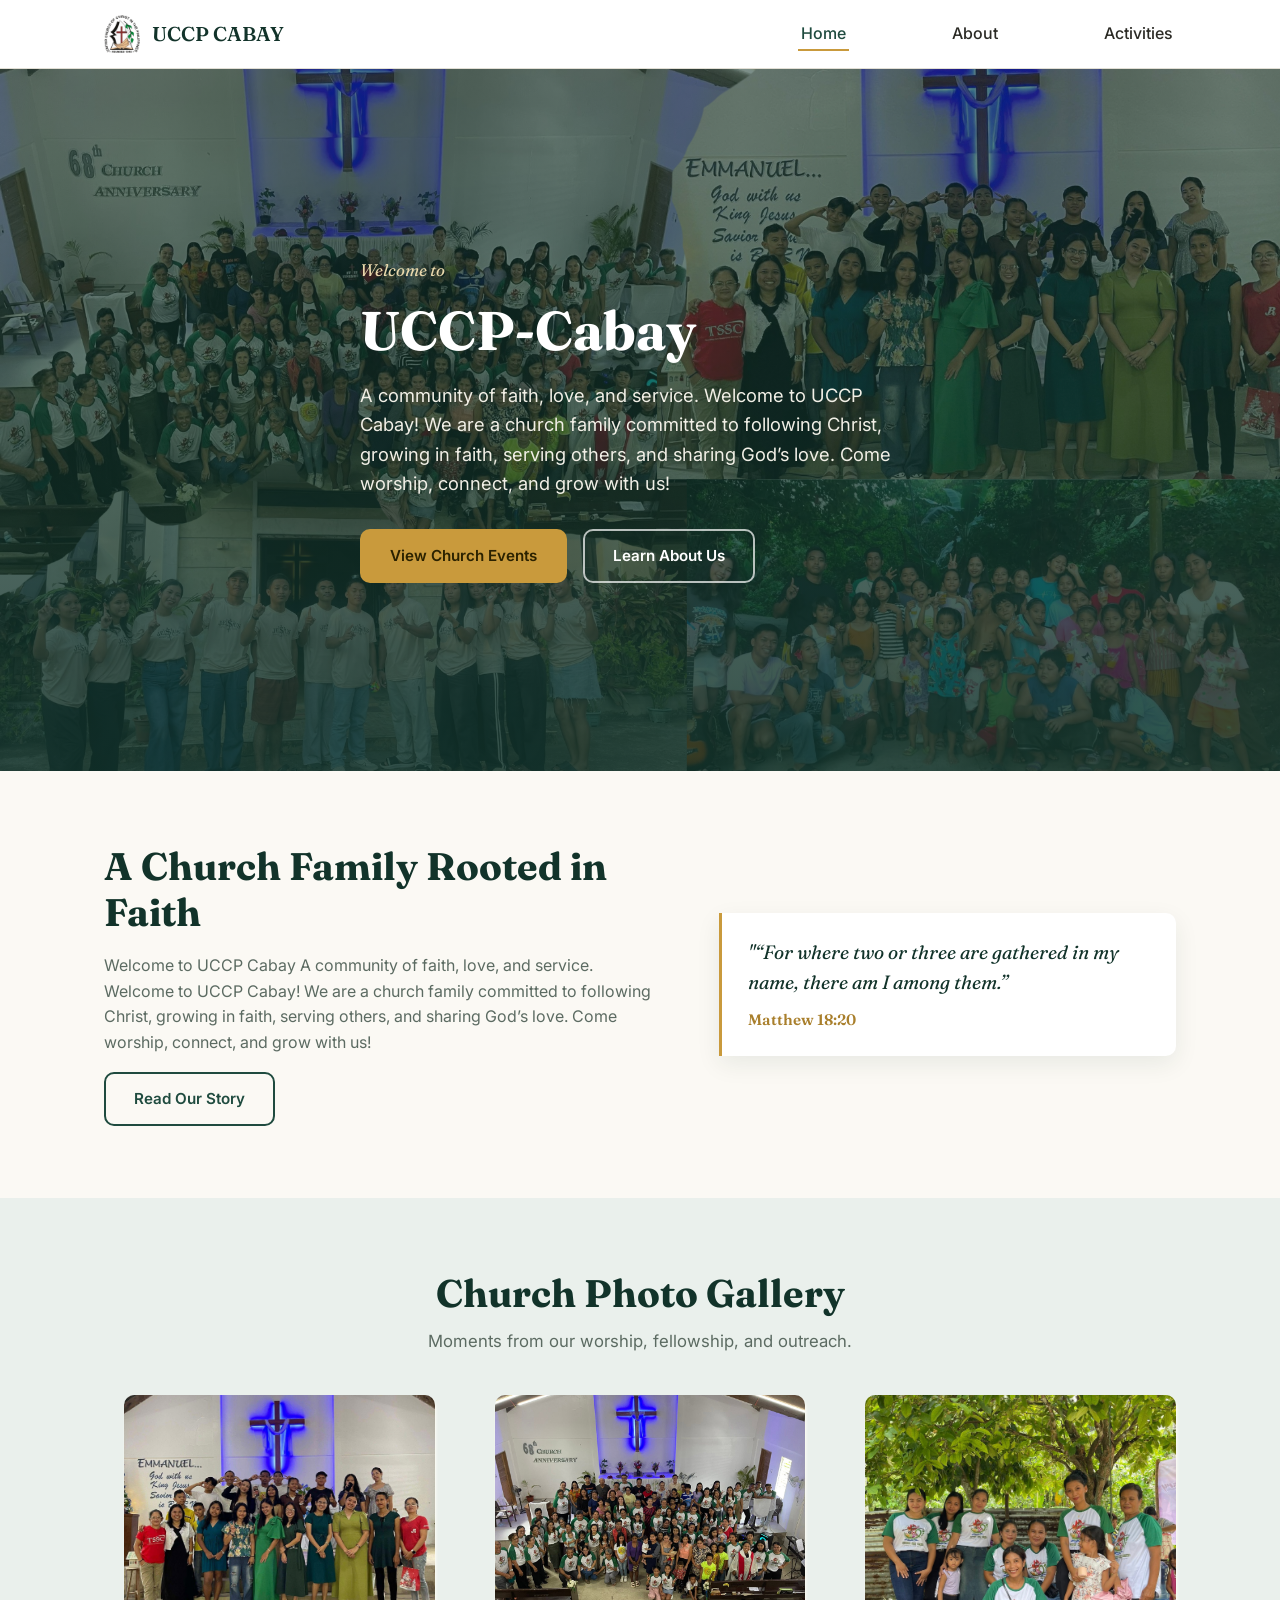
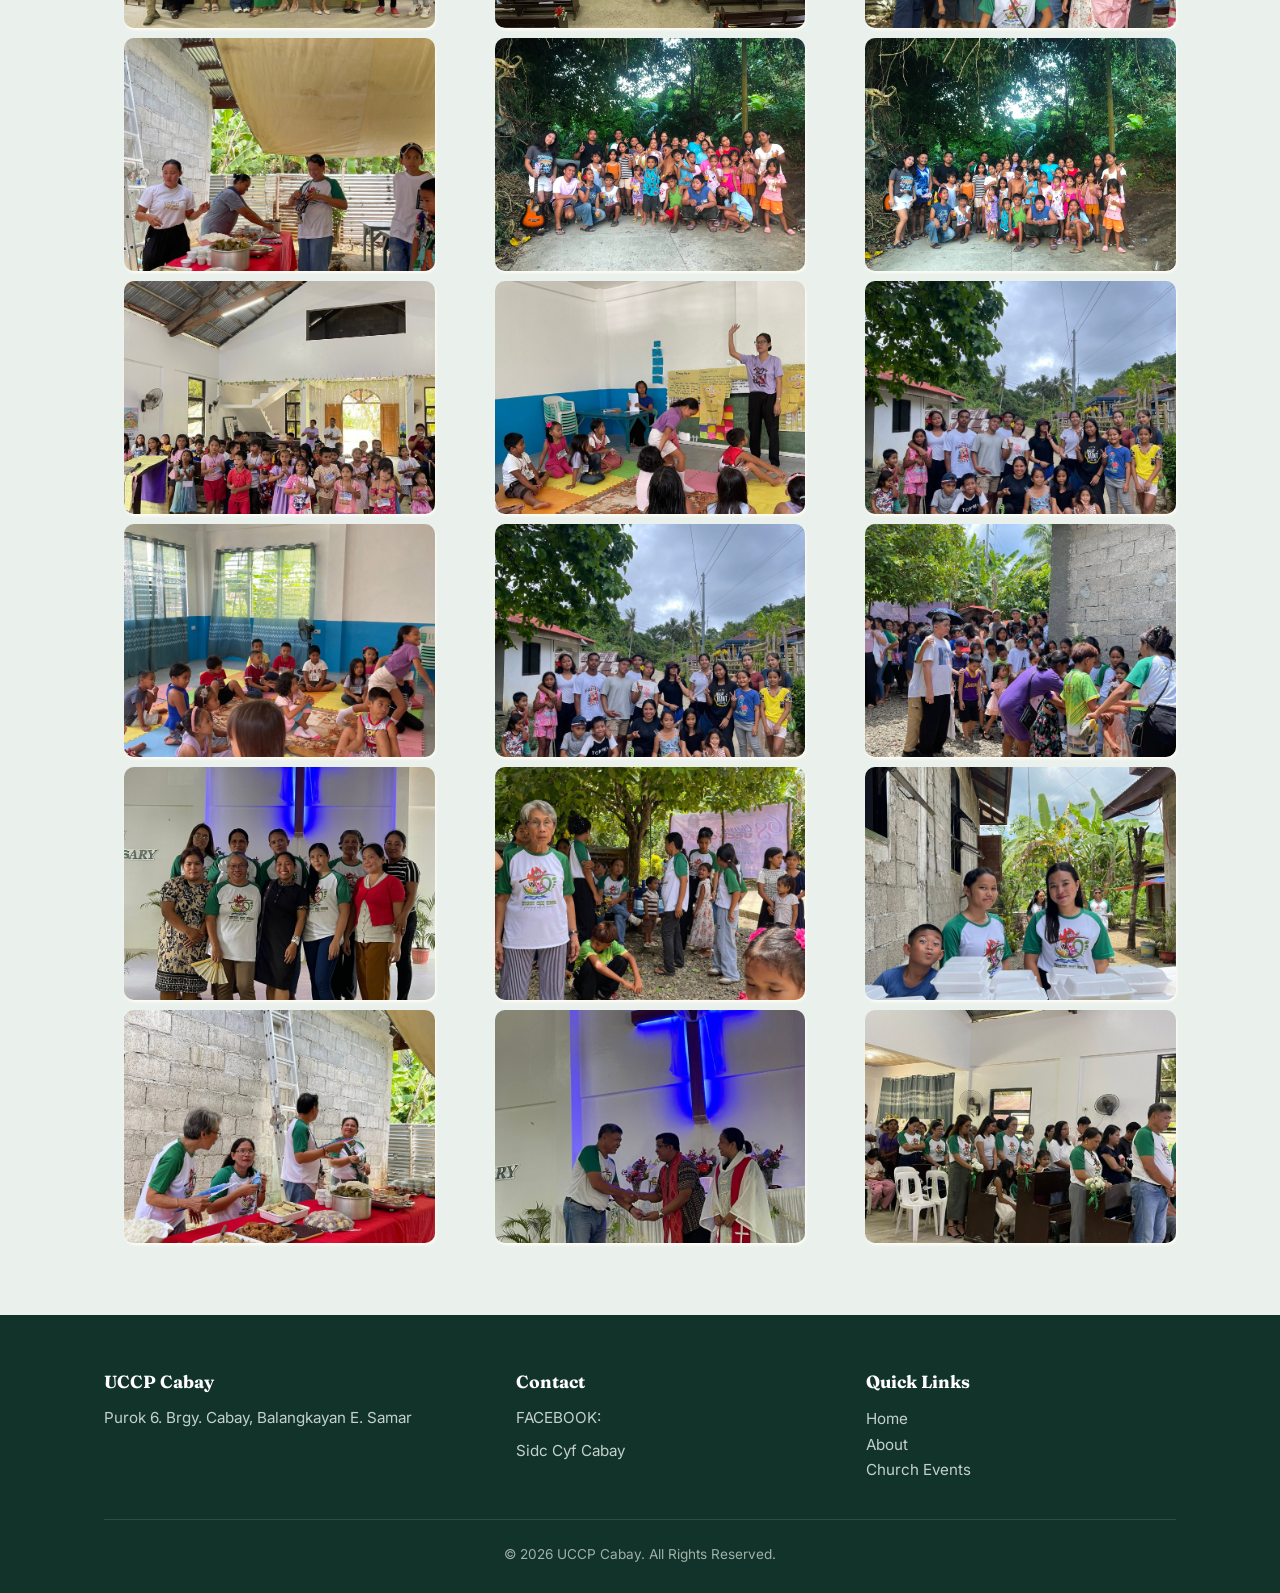
==== index.html @ 6a4e6327 "Update index.html" ====
<!DOCTYPE html>
<html lang="en">
<head>
  <meta charset="UTF-8">
  <meta name="viewport" content="width=device-width, initial-scale=1.0">
  <title>UCCP Cabay - Home</title>

  <!-- Google Fonts: Fraunces for headings, Inter for body text -->
  <link rel="preconnect" href="https://fonts.googleapis.com">
  <link href="https://fonts.googleapis.com/css2?family=Fraunces:ital,wght@0,500;0,600;1,500&family=Inter:wght@400;500;600;700&display=swap" rel="stylesheet">

  <link rel="stylesheet" href="style.css">
</head>
<body>

  <!-- 
       HEADER / NAVIGATION
       Same header is repeated on every page. To add a menu item,
       copy one <li><a>...</a></li> line inside .nav-links.
   -->
  <header class="site-header">
    <nav class="navbar">
      <a href="index.html" class="nav-brand">
        <span class="nav-emblem"><img src="uccplogo.png" alt=""></span>
        <!-- CHANGE HERE: replace "UCCP Cabay" if the display name should be different -->
      UCCP CABAY
      </a>

      <ul class="nav-links">
        <li><a href="index.html">Home</a></li>
        <li><a href="about.html">About</a></li>
        <li><a href="events.html">Activities</a></li>
      </ul>

      <button class="hamburger" aria-label="Toggle menu">
        <span></span>
        <span></span>
        <span></span>
      </button>
    </nav>
  </header>

  <!-- =========================================================
       HERO SECTION
       Replace hero-image below with your own church cover photo.
       ========================================================= -->
  <section class="hero">
    <!-- Replace this image with your own UCCP Cabay cover photo -->
    <img src="uccpwebprofile.png" alt="UCCP Cabay Church" class="hero-image">

    <div class="container">
      <p class="hero-eyebrow">Welcome to</p>
      <!-- CHANGE HERE: church name -->
      <h1>UCCP-Cabay</h1>
      <!-- CHANGE HERE: short welcome message -->
      <p class="hero-message">        A community of faith, love, and service.
        Welcome to UCCP Cabay! We are a church family committed to following Christ, growing in faith, serving others, and sharing God’s love.
Come worship, connect, and grow with us!</p>

      <div class="hero-actions">
        <a href="events.html" class="btn btn-primary">View Church Events</a>
        <a href="about.html" class="btn btn-outline">Learn About Us</a>
      </div>
    </div>
  </section>

  <!-- =========================================================
       WELCOME / INTRODUCTION SECTION
       ========================================================= -->
  <section>
    <div class="container welcome">
      <div>
        <h2>A Church Family Rooted in Faith</h2>
        <!-- CHANGE HERE: short church introduction (1-2 paragraphs) -->
        <p>Welcome to UCCP Cabay
        A community of faith, love, and service.
        Welcome to UCCP Cabay! We are a church family committed to following Christ, growing in faith, serving others, and sharing God’s love.
        Come worship, connect, and grow with us!
</p>
        <p></p>
        <a href="about.html" class="btn btn-outline-dark">Read Our Story</a>
      </div>

      <div>
        <!-- CHANGE HERE: bible verse and its reference -->
        <blockquote class="bible-verse">
          "“For where two or three are gathered in my name, there am I among them.”

          <cite>Matthew 18:20</cite>
        </blockquote>
      </div>

      
    </div>
  </section>
  <section class="alt-bg">
    <div class="container">
      <div class="section-heading">
        <h2>Church Photo Gallery</h2>
        <p>Moments from our worship, fellowship, and outreach.</p>
      </div>

      <div class="gallery-grid">
        
        <figure class="gallery-item">
          <img src="uccpcabay.jpg" alt="Church gallery photo 1">
        </figure>
        <figure class="gallery-item">
          <img src="anniversary img/curchanniversary1.jpg" alt="Church gallery photo 2">
        </figure>
        <figure class="gallery-item">
          <img src="anniversary img/curchanniversary5.jpg" alt="Church gallery photo 3">
        </figure>
        
        <figure class="gallery-item">
          <img src="anniversary img/curchanniversary3.jpg" alt="Church gallery photo 1">
        </figure>
        <figure class="gallery-item">
          <img src="youthactivity img/youth1.jpg" alt="Church gallery photo 2">
        </figure>
        <figure class="gallery-item">
          <img src="youthactivity img/youth2.jpg" alt="Church gallery photo 3">
        </figure>
        <figure class="gallery-item">
          <img src="vcs img/VCS10.jpg" alt="Church gallery photo 2">
        </figure>
        <figure class="gallery-item">
          <img src="vcs img/VCS19.jpg" alt="Church gallery photo 3">
        </figure>
        <figure class="gallery-item">
          <img src="vcs img/VCS1.jpg" alt="Church gallery photo 1">
        </figure>
        <figure class="gallery-item">
          <img src="vcs img/VCS20.jpg" alt="Church gallery photo 2">
        </figure>
        <figure class="gallery-item">
          <img src="vcs img/VCS1.jpg" alt="Church gallery photo 3">
        </figure>
        
        <figure class="gallery-item">
          <img src="anniversary img/curchanniversary10.jpg" alt="Church gallery photo 1">
        </figure>
        <figure class="gallery-item">
          <img src="anniversary img/curchanniversary2.jpg" alt="Church gallery photo 2">
        </figure>
        <figure class="gallery-item">
          <img src="anniversary img/curchanniversary6.jpg" alt="Church gallery photo 3">
        </figure>
        <figure class="gallery-item">
          <img src="anniversary img/curchanniversary8.jpg" alt="Church gallery photo 2">
        </figure>
        <figure class="gallery-item">
          <img src="anniversary img/curchanniversary11.jpg" alt="Church gallery photo 3">
        </figure>
        <figure class="gallery-item">
          <img src="anniversary img/curchanniversary13.jpg" alt="Church gallery photo 3">
        </figure>
        <figure class="gallery-item">
          <img src="anniversary img/curchanniversary14.jpg" alt="Church gallery photo 3">
        </figure>
      </div>
    </div>
  </section> 

  
  <div class="lightbox">
    <button class="lightbox-close" aria-label="Close image">&times;</button>
    <img src="" alt="" class="lightbox-img">
  </div>


      <!--FOOTER-->
      
  <footer class="site-footer">
    <div class="container">
      <div class="footer-grid">
        <div>
          <h4>UCCP Cabay</h4>
          
          <p>Purok 6. Brgy. Cabay, Balangkayan E. Samar</p>
        </div>
        <div>
          <h4>Contact</h4>
          
          <p>FACEBOOK:</p>
        
          <a href="https://www.facebook.com/profile.php?id=61563159086201" title="Visit Us on facebook">Sidc Cyf Cabay</a>
        </div>
        <div>
          <h4>Quick Links</h4>
          <a href="index.html">Home</a><br>
          <a href="about.html">About</a><br>
          <a href="events.html">Church Events</a>
        </div>
      </div>
      <div class="footer-bottom">
        &copy; 2026 UCCP Cabay. All Rights Reserved.
      </div>
    </div>
  </footer>

  <button class="back-to-top" aria-label="Back to top">&uarr;</button>

  <script src="scriptuccp.js"></script>
</body>
</html>
---- style.css ----
/* ---------- 8. Gallery ---------- */

.gallery-grid {
  display: grid;
  grid-template-columns: repeat(auto-fit, minmax(220px, 1fr));
  gap: 10px 60px;
  padding-left: 20px;
  
}

.gallery-item {
  position: relative;
  overflow: hidden;
  border-radius: var(--radius);
  cursor: pointer;
  aspect-ratio: 4 / 3;
   box-shadow: 1px 2px 3px rgb(255, 253, 245);
}

.gallery-item img {
  width: 100%;
  height: 100%;
  object-fit: cover;
  display: block;
  transition: transform 0.35s ease;
}

.gallery-item:hover img {
  transform: scale(1.06);
}

/* Gallery dark overlay */
.gallery-overlay {
  position: absolute;
  inset: 0;
  z-index: 2;
  background: rgba(0, 0, 0, 0.55);

  display: flex;
  flex-direction: column;
  justify-content: center;
  align-items: center;

  color: white;
  text-align: center;

  opacity: 0;
  visibility: hidden;
  transition: opacity 0.3s ease, visibility 0.3s ease;
}

/* Show overlay when hovering */
.gallery-item:hover .gallery-overlay {
  opacity: 1;
  visibility: visible;
}

/* Gallery title */
.gallery-overlay h3 {
  margin: 0 0 8px;
  padding: 0;
  font-size: 20px;
  color: white;
  z-index: 3;
}

/* Gallery description */
.gallery-overlay p {
  margin: 0;
  padding: 0 15px;
  font-size: 14px;
  color: white;
  z-index: 3;
}

/* Optional hover effect */
.gallery-item::after {
  content: none;
}


/* ---------- Lightbox ---------- */

.lightbox {
  display: none;
  position: fixed;
  inset: 0;
  background: rgba(18, 20, 18, 0.9);
  z-index: 200;
  align-items: center;
  justify-content: center;
  padding: 5px;
}

.lightbox.is-open {
  display: flex;
}

.lightbox img {
  max-width: 90vw;
  max-height: 85vh;
  border-radius: 6px;
}

.lightbox-close {
  position: absolute;
  top: 24px;
  right: 28px;
  background: none;
  border: none;
  color: #fff;
  font-size: 2rem;
  line-height: 1;
  cursor: pointer;
}


/* =========================================
   LIGHTBOX
   ========================================= */

.lightbox {
  display: none;

  position: fixed;
  z-index: 9999;

  inset: 0;

  background: rgba(0, 0, 0, 0.92);

  align-items: center;
  justify-content: center;
}

/* Show lightbox */

.lightbox.active {
  display: flex;
}


/* Main Image */

.lightbox-content {
  max-width: 85%;
  max-height: 90%;
  text-align: center;
}

.lightbox-content img {
  max-width: 100%;
  max-height: 80vh;

  object-fit: contain;

  border-radius: 8px;
}


/* Photo Counter */

.photo-counter {
  color: white;
  margin-top: 12px;
  font-size: 16px;
}


/* Close Button */

.close-btn {
  position: absolute;

  top: 20px;
  right: 30px;

  background: none;
  border: none;

  color: white;

  font-size: 45px;

  cursor: pointer;

  z-index: 10000;
}


/* Previous / Next */

.prev-btn,
.next-btn {
  position: absolute;

  top: 50%;
  transform: translateY(-50%);

  background: rgba(255, 255, 255, 0.15);

  border: none;

  color: white;

  font-size: 35px;

  width: 55px;
  height: 55px;

  border-radius: 50%;

  cursor: pointer;

  transition: background 0.3s;
}

.prev-btn:hover,
.next-btn:hover {
  background: rgba(255, 255, 255, 0.3);
}

.prev-btn {
  left: 25px;
}

.next-btn {
  right: 25px;
}


/* =========================================
   MOBILE
   ========================================= */

@media (max-width: 768px) {

  .gallery-grid {
    grid-template-columns: 1fr;
  }

  .gallery-item {
    height: 220px;
  }

  .lightbox-content {
    max-width: 90%;
  }

  .prev-btn,
  .next-btn {
    width: 45px;
    height: 45px;
    font-size: 25px;
  }

  .prev-btn {
    left: 10px;
  }

  .next-btn {
    right: 10px;
  }

}























/* =========================================================
   UCCP CABAY WEBSITE STYLES This one file styles all three pages: index.html, about.html, events.html
   Sections are labeled below so you can find things quickly.
   ========================================================= */

/* ---------- 1. Design tokens (colors, fonts, spacing) ---------- */

:root {
  --color-bg: #fbf9f4;
  --color-surface: #ffffff;
  --color-primary: #1f4b3f;       /* deep pine green - main brand color */
  --color-primary-dark: #12332a;  /* darker green for hover states */
  --color-primary-light: #eaf0ec; /* pale green for section backgrounds */
  --color-accent: #c99a3c;        /* warm gold - candlelight accent */
  --color-accent-dark: #a97f2c;
  --color-text: #2b2a25;
  --color-text-muted: #5c6b62;
  --color-border: #e1ded4;

  --font-display: "Fraunces", Georgia, serif;
  --font-body: "Inter", -apple-system, Segoe UI, Roboto, sans-serif;

  --max-width: 1120px;
  --radius: 10px;
  --shadow: 0 8px 24px rgba(18, 51, 42, 0.08);
}

/* ---------- 2. Reset & base ---------- */
* {
  box-sizing: border-box;
  margin: 0;
  padding: 0;
}

html {
  scroll-behavior: smooth;
}

body {
  font-family: var(--font-body);
  color: var(--color-text);
  background: var(--color-bg);
  line-height: 1.6;
}

img {
  max-width: 100%;
  display: block;
}

a {
  color: inherit;
  text-decoration: none;
}

ul {
  list-style: none;
}

h1, h2, h3, h4 {
  font-family: var(--font-display);
  line-height: 1.2;
  color: var(--color-primary-dark);
}

.container {
  max-width: var(--max-width);
  margin: 0 auto;
  padding: 0 24px;
}

section {
  padding: 72px 0;
}

.section-heading {
  text-align: center;
  max-width: 640px;
  margin: 0 auto 40px;
}

.section-heading h2 {
  font-size: clamp(1.8rem, 3vw, 2.4rem);
  margin-bottom: 12px;
}

.section-heading p {
  color: var(--color-text-muted);
  font-size: 1.05rem;
}

.alt-bg {
  background: var(--color-primary-light);
}

/* Reusable buttons */
.btn {
  display: inline-block;
  padding: 13px 28px;
  border-radius: var(--radius);
  font-weight: 600;
  font-size: 0.95rem;
  cursor: pointer;
  border: 2px solid transparent;
  transition: transform 0.15s ease, background 0.2s ease, color 0.2s ease;
}

.btn-primary {
  background: var(--color-accent);
  color: #2b2200;
}

.btn-primary:hover {
  background: var(--color-accent-dark);
  transform: translateY(-2px);
}

.btn-outline {
  background: transparent;
  border-color: rgba(255, 255, 255, 0.7);
  color: #fff;
}

.btn-outline:hover {
  background: rgba(255, 255, 255, 0.15);
}

.btn-outline-dark {
  background: transparent;
  border-color: var(--color-primary);
  color: var(--color-primary);
}

.btn-outline-dark:hover {
  background: var(--color-primary);
  color: #fff;
}

/* Keyboard focus visibility (accessibility) */
a:focus-visible,
button:focus-visible {
  outline: 3px solid var(--color-accent);
  outline-offset: 2px;
}

/* ---------- 3. Header & navigation ---------- */
.site-header {
  position: sticky;
  top: 0;
  z-index: 100;
  background: var(--color-surface);
  border-bottom: 1px solid var(--color-border);
}

.navbar {
  max-width: var(--max-width);
  margin: 0 auto;
  padding: 16px 24px;
  display: flex;
  align-items: center;
  justify-content: space-between;
}

.nav-brand {
  display: flex;
  align-items: center;
  gap: 12px;
  font-family: var(--font-display);
  font-size: 1.25rem;
  font-weight: 600;
  color: var(--color-primary-dark);
}

/* Small circular emblem placeholder next to the church name.
   Replace with a real logo image if you have one, e.g.:
   <img src="images/logo.png" alt="UCCP Cabay logo" class="nav-logo"> */
.nav-emblem {
  width: 36px;
  height: 36px;
  border-radius: 50%;
  background: var(--color-primary);
  color: #fff;
  display: flex;
  align-items: center;
  justify-content: center;
  font-size: 0.85rem;
  font-weight: 700;
  flex-shrink: 0;
}

.nav-links {
  display: flex;
  align-items: center;
  gap: 100px;
}

.nav-links a {
  font-weight: 500;
  color: var(--color-text);
  padding: 6px 3px;
  border-bottom: 2px solid transparent;
  transition: color 0.2s ease, border-color 0.2s ease;
}

.nav-links a:hover,
.nav-links a.active {
  color: var(--color-primary);
  border-bottom-color: var(--color-accent);
}

/* Hamburger button - hidden on desktop, shown on mobile */
.hamburger {
  display: none;
  flex-direction: column;
  gap: 5px;
  background: none;
  border: none;
  cursor: pointer;
  padding: 6px;
}

.hamburger span {
  width: 24px;
  height: 2px;
  background: var(--color-primary-dark);
  transition: transform 0.25s ease, opacity 0.25s ease;
}

/* Hamburger animates into an X when the menu is open */
.hamburger.is-open span:nth-child(1) {
  transform: translateY(7px) rotate(45deg);
}
.hamburger.is-open span:nth-child(2) {
  opacity: 0;
}
.hamburger.is-open span:nth-child(3) {
  transform: translateY(-7px) rotate(-45deg);
}

/* ---------- 4. Hero section (homepage) ---------- */
.hero {
  position: relative;
  color: #fff;
  min-height: 78vh;
  display: flex;
  align-items: center;
  overflow: hidden;
}

/* Replace this background image with your own church cover photo.
   See images/PUT-YOUR-IMAGES-HERE.txt for the expected file name. */
.hero-image {
  position: absolute;
  inset: 0;
  width: 100%;
  height: 100%;
  object-fit: cover;
  z-index: 0;
}

.hero::after {
  content: "";
  position: absolute;
  inset: 0;
  background: linear-gradient(180deg, rgba(18, 51, 42, 0.55), rgba(18, 51, 42, 0.85));
  z-index: 1;
}

.hero .container {
  position: relative;
  z-index: 2;
  max-width: 720px;
}

.hero-eyebrow {
  font-family: var(--font-display);
  font-style: italic;
  font-size: 1.05rem;
  color: #e9d8ac;
  margin-bottom: 14px;
}

.hero h1 {
  color: #fff;
  font-size: clamp(2.2rem, 5vw, 3.4rem);
  margin-bottom: 18px;
}

.hero p.hero-message {
  font-size: 1.15rem;
  color: #f1efe6;
  margin-bottom: 30px;
  max-width: 560px;
}

.hero-actions {
  display: flex;
  gap: 16px;
  flex-wrap: wrap;
}

/* Simple page header used on About & Events pages (no photo, just color) */
.page-header {
  background: var(--color-primary);
  color: #fff;
  padding: 64px 0;
  text-align: center;
}

.page-header h1 {
  color: #fff;
  font-size: clamp(2rem, 4vw, 2.6rem);
  margin-bottom: 10px;
}

.page-header p {
  color: #dce7e0;
  max-width: 600px;
  margin: 0 auto;
}

/* ---------- 5. Welcome / intro section ---------- */
.welcome {
  display: grid;
  grid-template-columns: 1.1fr 0.9fr;
  gap: 56px;
  align-items: center;
}

.welcome h2 {
  font-size: clamp(1.8rem, 3vw, 2.4rem);
  margin-bottom: 18px;
}

.welcome p {
  color: var(--color-text-muted);
  margin-bottom: 16px;
}

.bible-verse {
  border-left: 3px solid var(--color-accent);
  padding-left: 22px;
  font-family: var(--font-display);
  font-style: italic;
  font-size: 1.2rem;
  color: var(--color-primary-dark);
  background: var(--color-surface);
  padding: 24px 26px;
  border-radius: 0 var(--radius) var(--radius) 0;
  box-shadow: var(--shadow);
}

.bible-verse cite {
  display: block;
  margin-top: 10px;
  font-style: normal;
  font-weight: 600;
  font-size: 0.95rem;
  color: var(--color-accent-dark); 
}




/* ---------- 7. Featured event / event cards (shared with events.html) ---------- */
.events-grid {
  display: grid;
  grid-template-columns: repeat(auto-fit, minmax(300px, 1fr));
  gap: 32px;
}

.event-card {
  background: var(--color-surface);
  border: 1px solid var(--color-border);
  border-radius: var(--radius);
  overflow: hidden;
  box-shadow: var(--shadow);
  display: flex;
  flex-direction: column;
}

.event-image {
  width: 100%;
  height: 190px;
  object-fit: cover;
  background: var(--color-primary-light);
}

.event-body {
  padding: 22px 22px 26px;
  display: flex;
  flex-direction: column;
  flex-grow: 1;
}

.event-date {
  font-size: 0.85rem;
  color: var(--color-accent-dark);
  font-weight: 700;
  margin-bottom: 8px;
}

.event-body h3 {
  font-size: 1.2rem;
  margin-bottom: 10px;
}

.event-summary {
  color: var(--color-text-muted);
  flex-grow: 1;
  margin-bottom: 14px;
}

.event-details {
  display: none;
  color: var(--color-text-muted);
  border-top: 1px solid var(--color-border);
  padding-top: 14px;
  margin-bottom: 14px;
}

.event-details.is-open {
  display: block;
}

.event-readmore {
  align-self: flex-start;
  background: none;
  border: none;
  color: var(--color-primary);
  font-weight: 600;
  cursor: pointer;
  padding: 0;
}

.event-readmore:hover {
  color: var(--color-accent-dark);
}

/* ---------- 8. Gallery ---------- _*/
.gallery-grid {
  
  display: grid;
  grid-template-columns: repeat(auto-fit, minmax(220px, 1fr));
  gap: 10px 60px;
  padding-left: 20px;
}

.gallery-item {
  position: relative;
  overflow: hidden;
  border-radius: var(--radius);
  cursor: pointer;
  aspect-ratio: 4 / 3;
}

.gallery-item img {
  width: 100%;
  height: 100%;
  object-fit: cover;
  transition: transform 0.35s ease;
}

.gallery-item:hover img {
  transform: scale(1.06);
}

.gallery-item::after {
  content: "";
  position: absolute;
  inset: 0;
  background: rgba(18, 51, 42, 0);
  transition: background 0.25s ease;
}

.gallery-item:hover::after {
  background: rgba(18, 51, 42, 0.18);
}

Lightbox modal 
.lightbox {
  display: none;
  position: fixed;
  inset: 0;
  background: rgba(18, 20, 18, 0.9);
  z-index: 200;
  align-items: center;
  justify-content: center;
  padding: 24px;
}

.lightbox.is-open {
  display: flex;
}

.lightbox img {
  max-width: 90vw;
  max-height: 85vh;
  border-radius: 6px;
}

.lightbox-close {
  position: absolute;
  top: 24px;
  right: 28px;
  background: none;
  border: none;
  color: #fff;
  font-size: 2rem;
  line-height: 1;
  cursor: pointer;
}

/* ---------- 9. About page: history / mission / vision ---------- */
.mvh-grid {
  display: grid;
  grid-template-columns: repeat(3, 1fr);
  gap: 28px;
}

.mvh-card {
  background: var(--color-surface);
  border: 1px solid var(--color-border);
  border-radius: var(--radius);
  padding: 28px;
  box-shadow: var(--shadow);
}

.mvh-card h3 {
  font-size: 1.15rem;
  color: var(--color-accent-dark);
  margin-bottom: 12px;
}

.mvh-card p {
  color: var(--color-text-muted);
}

/* Church info table */
.info-table {
  width: 100%;
  max-width: 640px;
  margin: 0 auto;
  border-collapse: collapse;
  background: var(--color-surface);
  border-radius: var(--radius);
  overflow: hidden;
  box-shadow: var(--shadow);
}

.info-table tr {
  border-bottom: 1px solid var(--color-border);
}

.info-table tr:last-child {
  border-bottom: none;
}

.info-table th,
.info-table td {
  text-align: left;
  padding: 16px 22px;
  font-weight: 400;
}

.info-table th {
  width: 40%;
  color: var(--color-primary-dark);
  font-weight: 600;
  background: var(--color-primary-light);
}

/* ---------- 10. Footer ---------- */
.site-footer {
  background: var(--color-primary-dark);
  color: #dfe6e1;
  padding: 56px 0 28px;
}

.footer-grid {
  display: grid;
  grid-template-columns: 1.2fr 1fr 1fr;
  gap: 40px;
  margin-bottom: 36px;
}

.footer-grid h4 {
  color: #fff;
  font-size: 1.1rem;
  margin-bottom: 14px;
}

.footer-grid p,
.footer-grid a {
  color: #c3d1ca;
  font-size: 0.95rem;
  margin-bottom: 8px;
}

.footer-grid a:hover {
  color: var(--color-accent);
}

.footer-bottom {
  text-align: center;
  padding-top: 24px;
  border-top: 1px solid rgba(255, 255, 255, 0.12);
  font-size: 0.85rem;
  color: #9fb1a8;
}

/* Back-to-top button */
.back-to-top {
  position: fixed;
  right: 24px;
  bottom: 24px;
  width: 46px;
  height: 46px;
  border-radius: 50%;
  background: var(--color-primary);
  color: #fff;
  border: none;
  font-size: 1.2rem;
  cursor: pointer;
  display: none;
  align-items: center;
  justify-content: center;
  box-shadow: var(--shadow);
  z-index: 90;
}

.back-to-top.is-visible {
  display: flex;
}

.back-to-top:hover {
  background: var(--color-primary-dark);
}

/* ---------- 11. Responsive rules ---------- */
@media (max-width: 900px) {
  .welcome {
    grid-template-columns: 1fr;
  }

  .mvh-grid {
    grid-template-columns: 1fr;
  }

  .footer-grid {
    grid-template-columns: 1fr;
    gap: 28px;
  }
}

@media (max-width: 720px) {
  .hamburger {
    display: flex;
  }

  .nav-links {
    position: absolute;
    top: 100%;
    left: 0;
    right: 0;
    background: var(--color-surface);
    flex-direction: column;
    align-items: flex-start;
    gap: 0;
    border-bottom: 1px solid var(--color-border);
    max-height: 0;
    overflow: hidden;
    transition: max-height 0.3s ease;
  }

  .nav-links.is-open {
    max-height: 260px;
  }

  .nav-links a {
    width: 100%;
    padding: 16px 24px;
    border-bottom: 1px solid var(--color-border);
  }

  section {
    padding: 52px 0;
  }

  .hero {
    min-height: 62vh;
    text-align: left;
  }

  .hero-actions .btn {
    width: 100%;
    text-align: center;
  }

  .info-table th,
  .info-table td {
    padding: 12px 16px;
    font-size: 0.92rem;
  }
}
/* ---------- About page: History "See more / See less" ---------- */
.history-text {
  --history-collapsed: 220px;      /* taas bago pindutin ang "See more" */
  position: relative;
  max-height: var(--history-collapsed);
  overflow: hidden;
  transition: max-height 0.45s ease;
}

.history-text p {
  color: var(--color-text-muted);
  margin-bottom: 16px;
}

/* Fade sa ibaba habang collapsed */
.history-text::after {
  content: "";
  position: absolute;
  left: 0;
  right: 0;
  bottom: 0;
  height: 70px;
  background: linear-gradient(to bottom, rgba(251, 249, 244, 0), var(--color-bg));
  pointer-events: none;
  transition: opacity 0.3s ease;
}

/* Wala nang fade kapag expanded */
.history-text.is-expanded::after {
  opacity: 0;
}

.see-more-btn {
  margin-top: 8px;
  padding: 10px 22px;
  background: transparent;
  color: var(--color-primary);
  border: 2px solid var(--color-primary);
  border-radius: 999px;
  font-family: var(--font-body);
  font-weight: 600;
  font-size: 0.95rem;
  cursor: pointer;
  transition: background 0.2s ease, color 0.2s ease;
}

.see-more-btn:hover {
  background: var(--color-primary);
  color: #fff;
}

.see-more-btn:focus-visible {
  outline: 3px solid var(--color-accent);
  outline-offset: 2px;
}

/* Mas maikli ang collapsed height sa maliliit na phone */
@media (max-width: 720px) {
  .history-text {
    --history-collapsed: 200px;
  }
}

/* Para sa users na ayaw ng animation */
@media (prefers-reduced-motion: reduce) {
  .history-text,
  .history-text::after {
    transition: none;
  }
}


/* Mobile menu */

@media (max-width: 720px) {

  .nav-links li {
    width: 100%;
  }

  .nav-links a {
    display: block;
    width: 100%;
    padding: 20px 22px;
    border-bottom: none;
    transition: background-color 0.3s ease;
    
  }

  .nav-links a:hover {
    /*background-color: rgb(200, 225, 210);*/
    background-color: rgb(220, 240, 228)
  }

  .nav-links.is-open {
    max-height: 420px;
  }

}


/* Mobile menu 
@media (max-width: 720px) {
  .nav-links li {
    width: 100%;
  }

  .nav-links a {
    display: block;
    width: 100%;
    padding: 20px 22px;           /* mas malaking tap area 
    border-bottom: none;
  }
  .nav-links a :hover{
    background-color: black;
  }


  .nav-links.is-open {
    max-height: 420px;            /* dapat sapat para sa lahat ng link 
  }
}
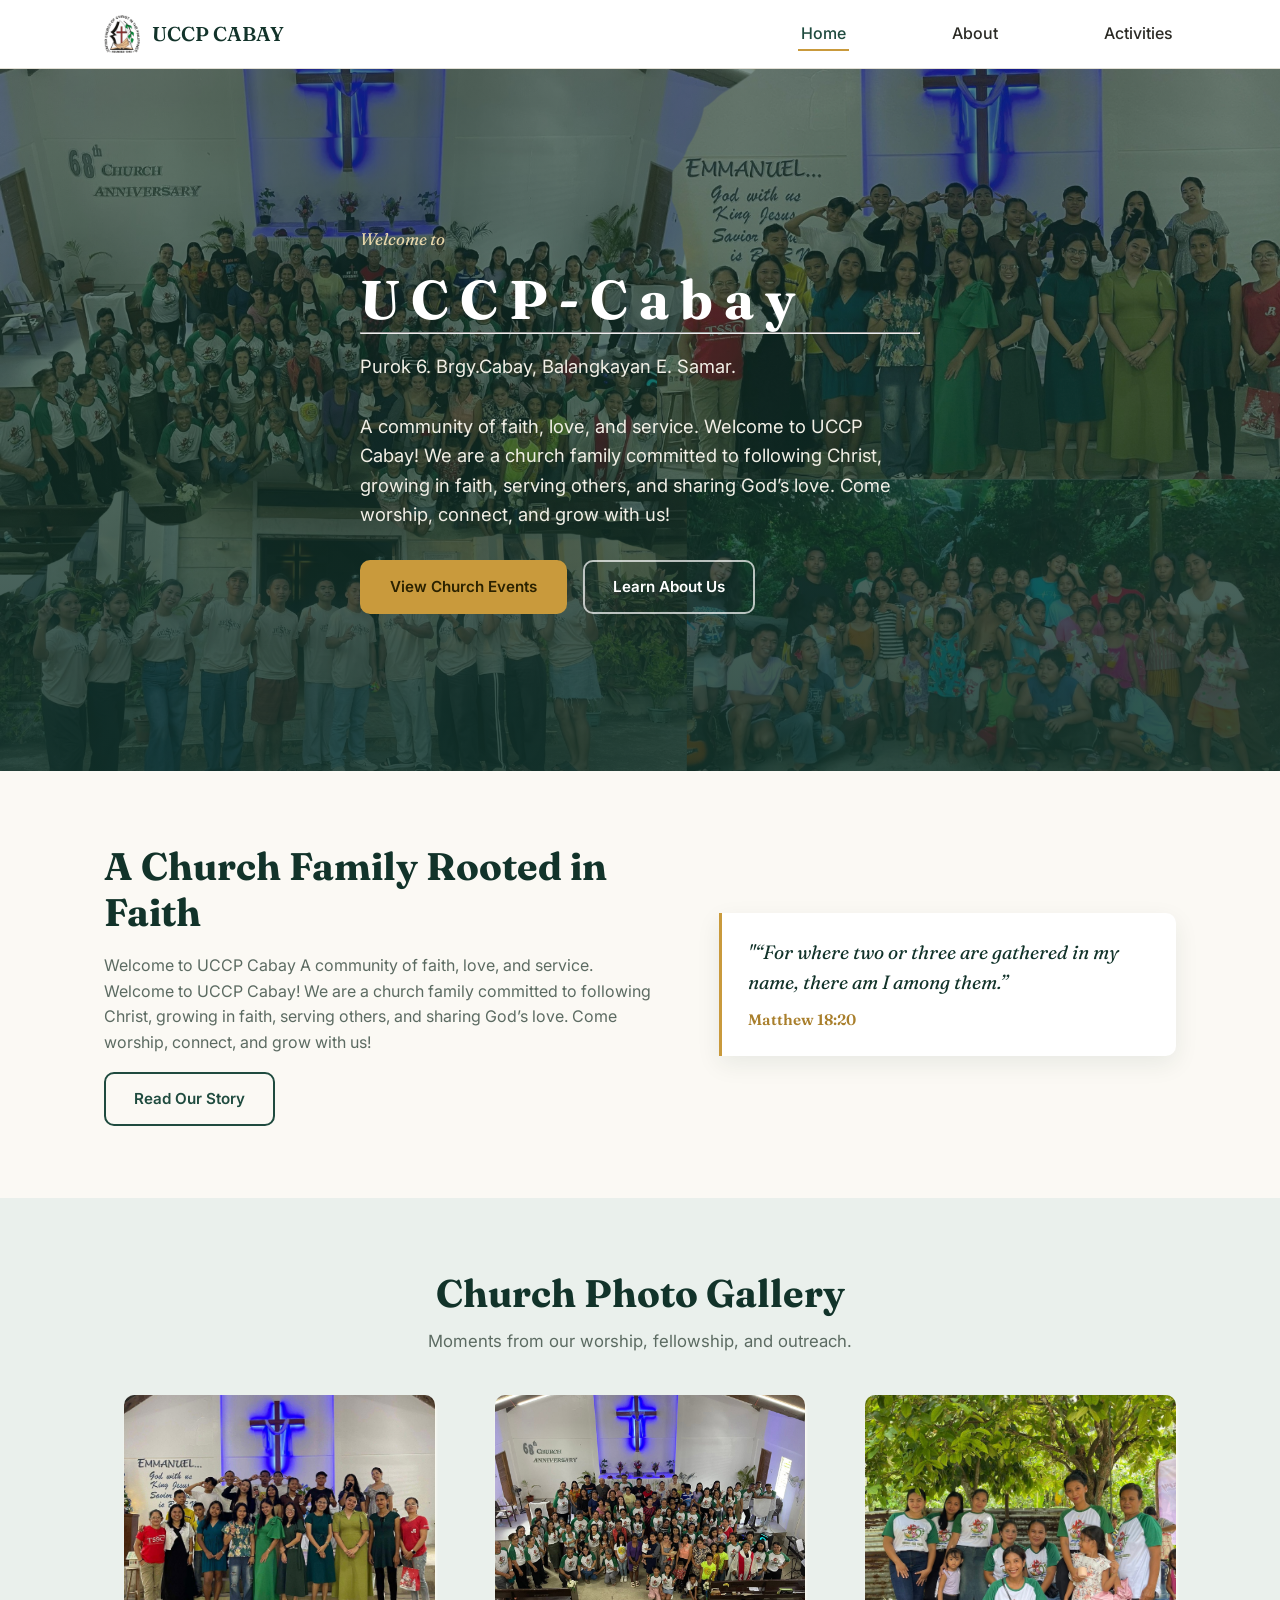
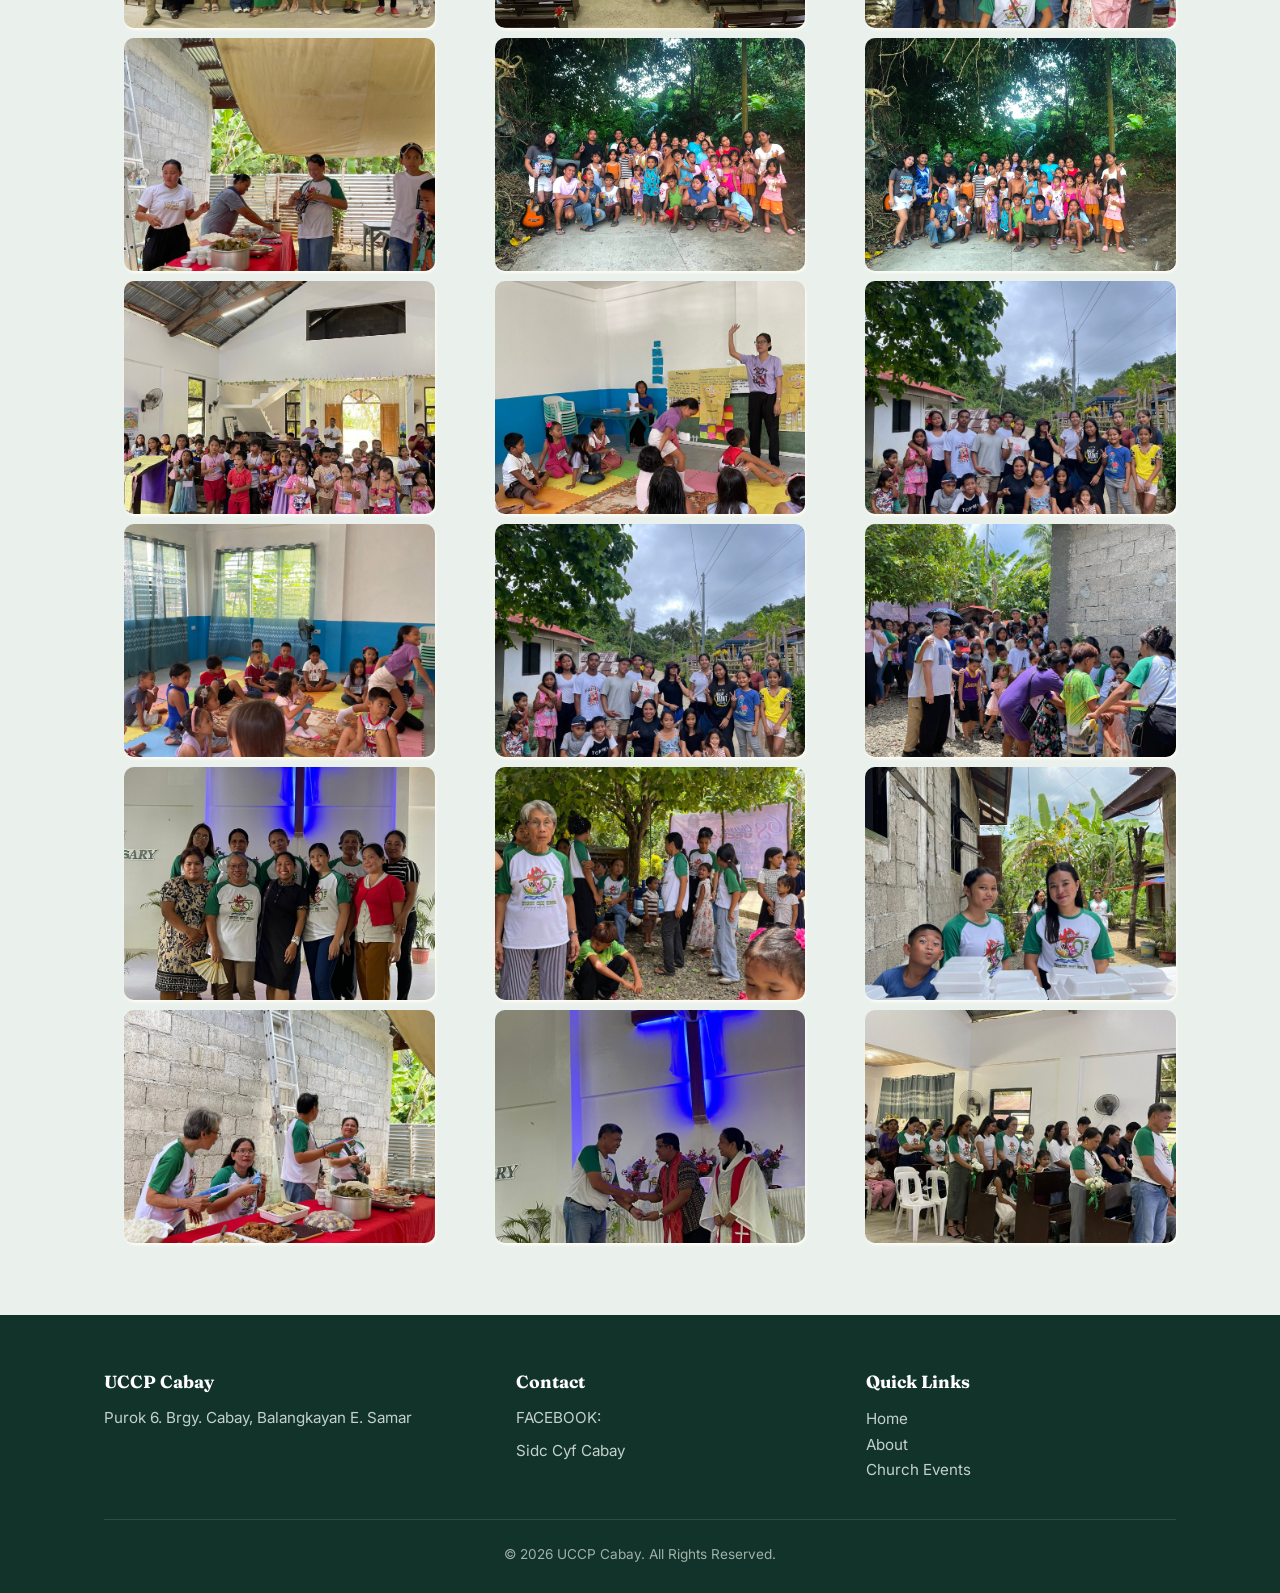
==== commit bf1bdee3: "Update index.html" ====
--- a/index.html
+++ b/index.html
@@ -49,10 +49,12 @@
     <img src="uccpwebprofile.png" alt="UCCP Cabay Church" class="hero-image">
 
     <div class="container">
-      <p class="hero-eyebrow">Welcome to</p>
-      <!-- CHANGE HERE: church name -->
-      <h1>UCCP-Cabay</h1>
+      <p class="hero-eyebrow">Welcome to 
+      </p>
+      
+      <h1>U     C    C     P  -  C a b a y <hr></h1>
       <!-- CHANGE HERE: short welcome message -->
+       <p class="hero-message">Purok 6. Brgy.Cabay, Balangkayan E. Samar.</p>
       <p class="hero-message">        A community of faith, love, and service.
         Welcome to UCCP Cabay! We are a church family committed to following Christ, growing in faith, serving others, and sharing God’s love.
 Come worship, connect, and grow with us!</p>
@@ -63,6 +65,25 @@
       </div>
     </div>
   </section>
+<!--  <section class="hero">
+    <!-- Replace this image with your own UCCP Cabay cover photo --
+    <img src="uccpwebprofile.png" alt="UCCP Cabay Church" class="hero-image">
+
+    <div class="container">
+      <p class="hero-eyebrow">Welcome to</p>
+      <!-- CHANGE HERE: church name -
+      <h1>UCCP-Cabay</h1>
+      <!-- CHANGE HERE: short welcome message -
+      <p class="hero-message">        A community of faith, love, and service.
+        Welcome to UCCP Cabay! We are a church family committed to following Christ, growing in faith, serving others, and sharing God’s love.
+Come worship, connect, and grow with us!</p>
+
+      <div class="hero-actions">
+        <a href="events.html" class="btn btn-primary">View Church Events</a>
+        <a href="about.html" class="btn btn-outline">Learn About Us</a>
+      </div>
+    </div>
+  </section> -->
 
   <!-- =========================================================
        WELCOME / INTRODUCTION SECTION
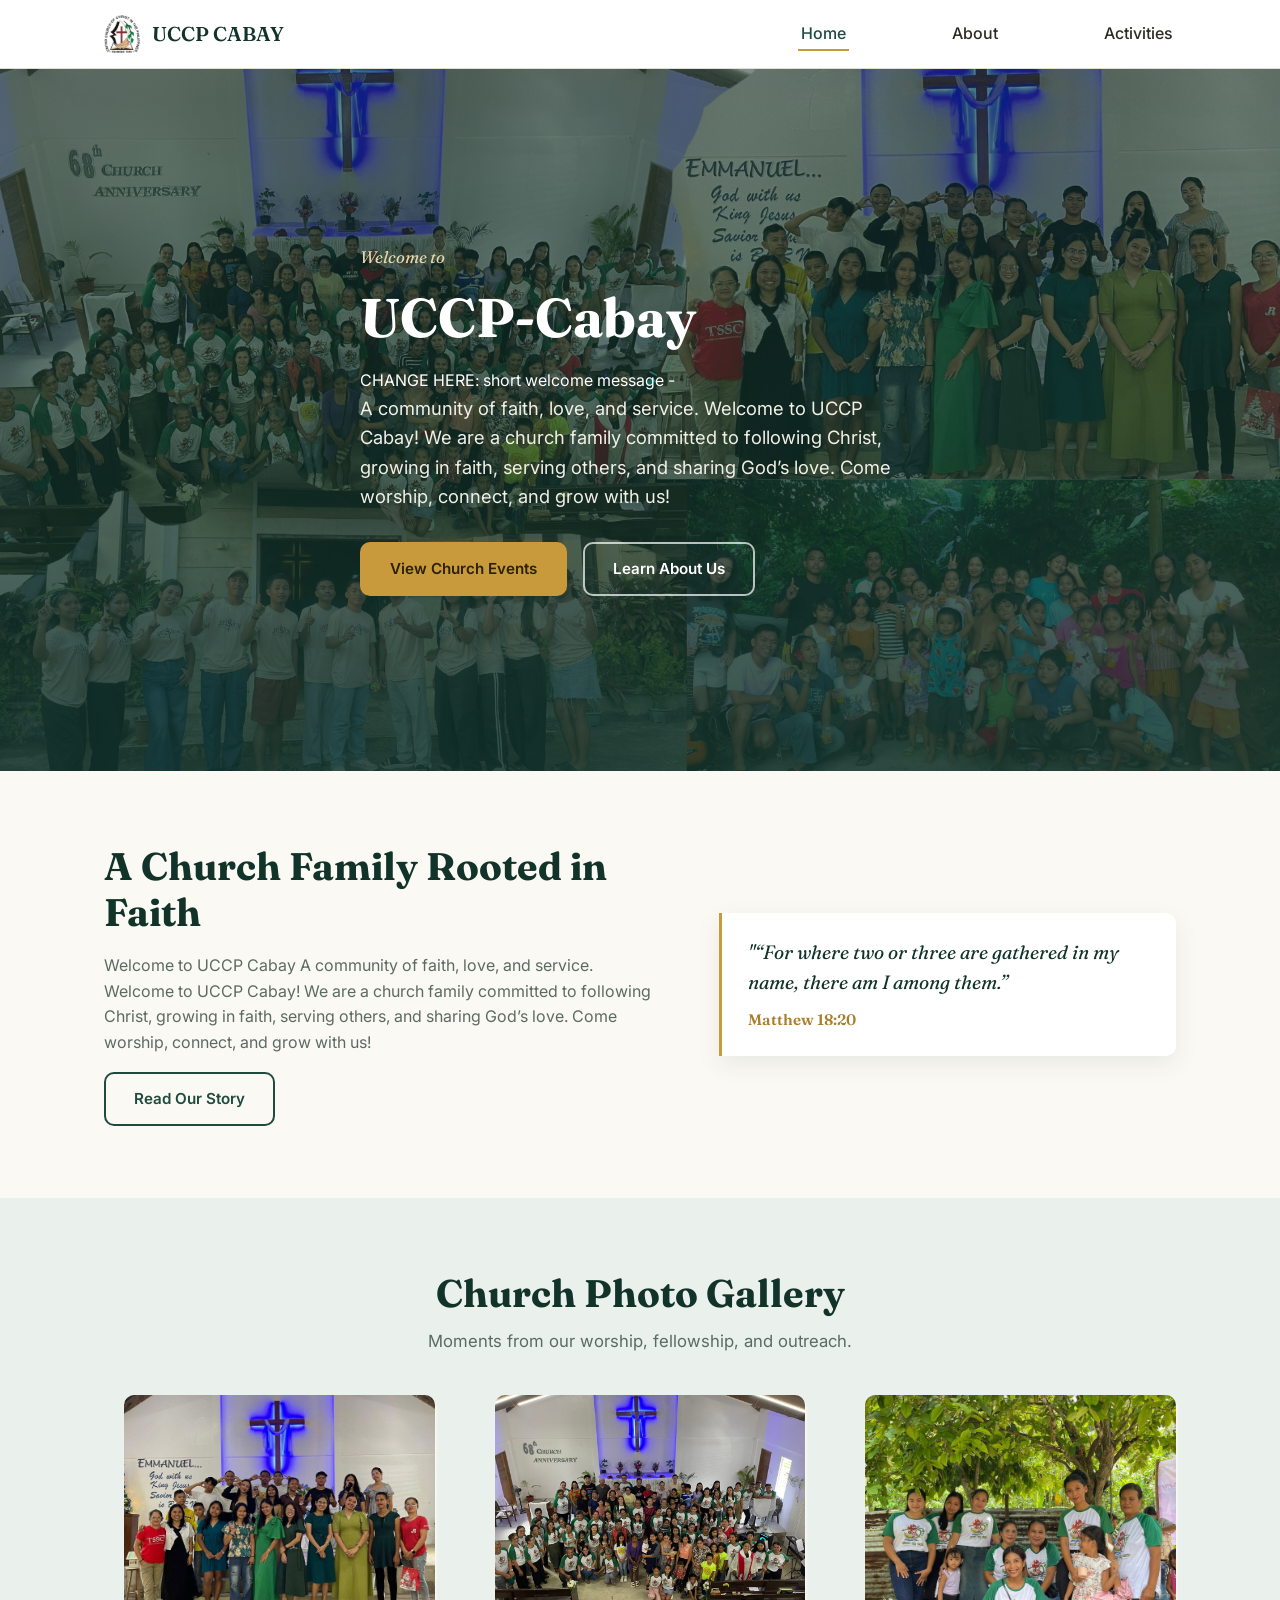
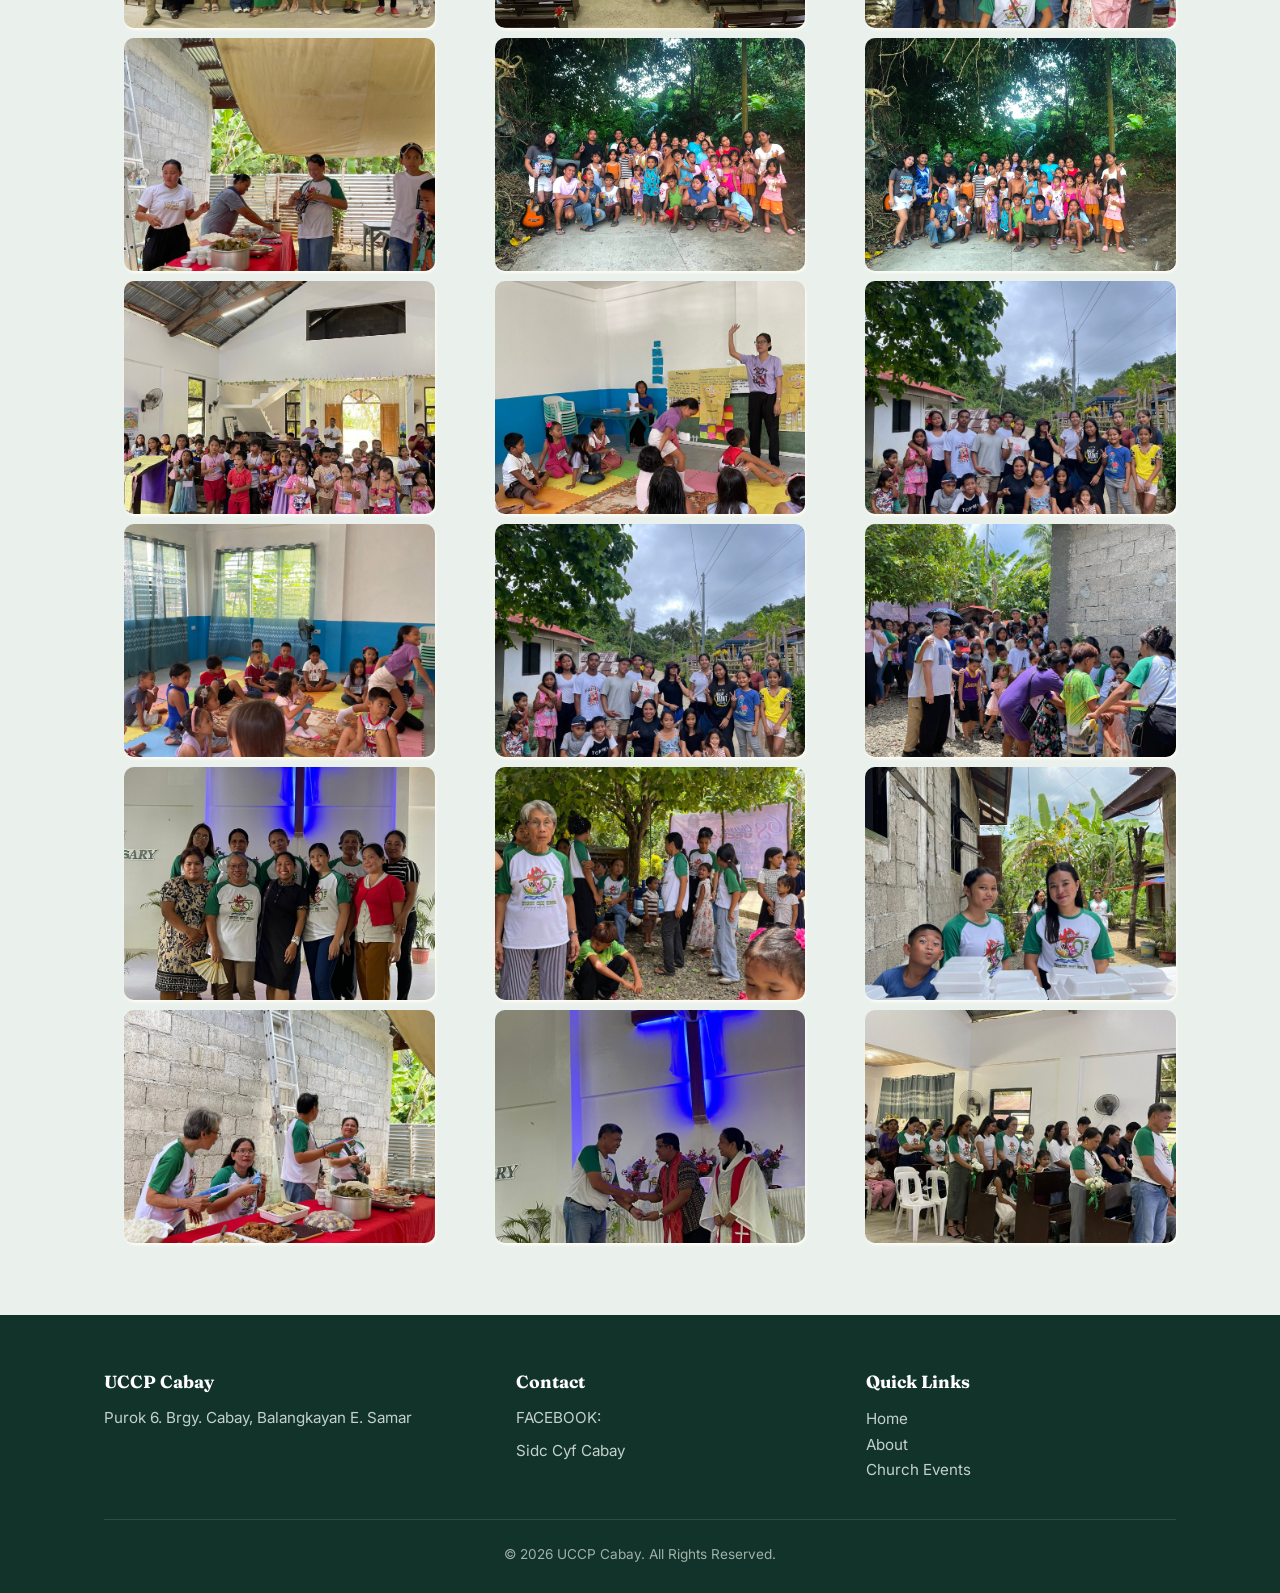
==== commit 52efdd44: "Update index.html" ====
--- a/index.html
+++ b/index.html
@@ -44,17 +44,17 @@
        HERO SECTION
        Replace hero-image below with your own church cover photo.
        ========================================================= -->
-  <section class="hero">
-    <!-- Replace this image with your own UCCP Cabay cover photo -->
+ 
+   
+<section class="hero">
+    <!--Replace this image with your own UCCP Cabay cover photo -->
     <img src="uccpwebprofile.png" alt="UCCP Cabay Church" class="hero-image">
 
     <div class="container">
-      <p class="hero-eyebrow">Welcome to 
-      </p>
-      
-      <h1>U     C    C     P  -  C a b a y <hr></h1>
-      <!-- CHANGE HERE: short welcome message -->
-       <p class="hero-message">Purok 6. Brgy.Cabay, Balangkayan E. Samar.</p>
+      <p class="hero-eyebrow">Welcome to</p>
+      <!-- CHANGE HERE: church name -->
+      <h1>UCCP-Cabay</h1>
+      CHANGE HERE: short welcome message -
       <p class="hero-message">        A community of faith, love, and service.
         Welcome to UCCP Cabay! We are a church family committed to following Christ, growing in faith, serving others, and sharing God’s love.
 Come worship, connect, and grow with us!</p>
@@ -64,26 +64,7 @@
         <a href="about.html" class="btn btn-outline">Learn About Us</a>
       </div>
     </div>
-  </section>
-<!--  <section class="hero">
-    <!-- Replace this image with your own UCCP Cabay cover photo --
-    <img src="uccpwebprofile.png" alt="UCCP Cabay Church" class="hero-image">
-
-    <div class="container">
-      <p class="hero-eyebrow">Welcome to</p>
-      <!-- CHANGE HERE: church name -
-      <h1>UCCP-Cabay</h1>
-      <!-- CHANGE HERE: short welcome message -
-      <p class="hero-message">        A community of faith, love, and service.
-        Welcome to UCCP Cabay! We are a church family committed to following Christ, growing in faith, serving others, and sharing God’s love.
-Come worship, connect, and grow with us!</p>
-
-      <div class="hero-actions">
-        <a href="events.html" class="btn btn-primary">View Church Events</a>
-        <a href="about.html" class="btn btn-outline">Learn About Us</a>
-      </div>
-    </div>
-  </section> -->
+  </section> 
 
   <!-- =========================================================
        WELCOME / INTRODUCTION SECTION
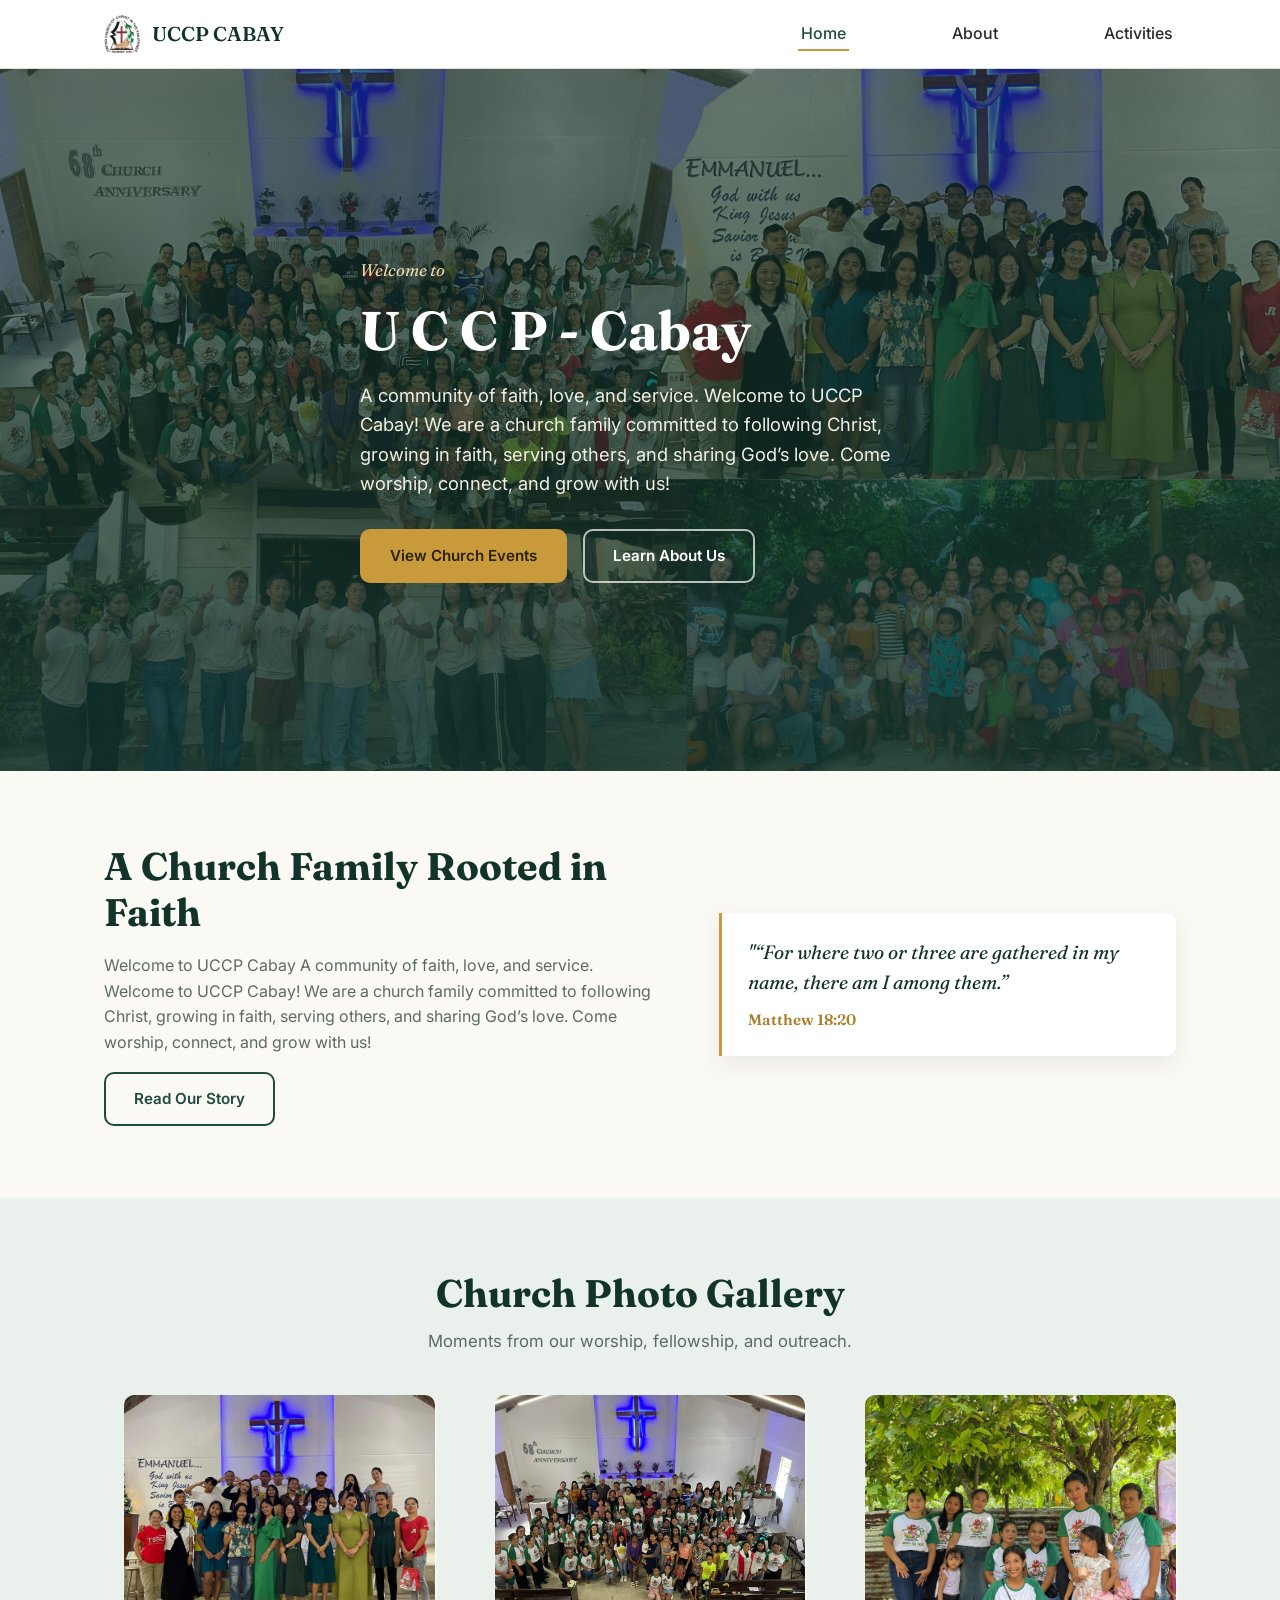
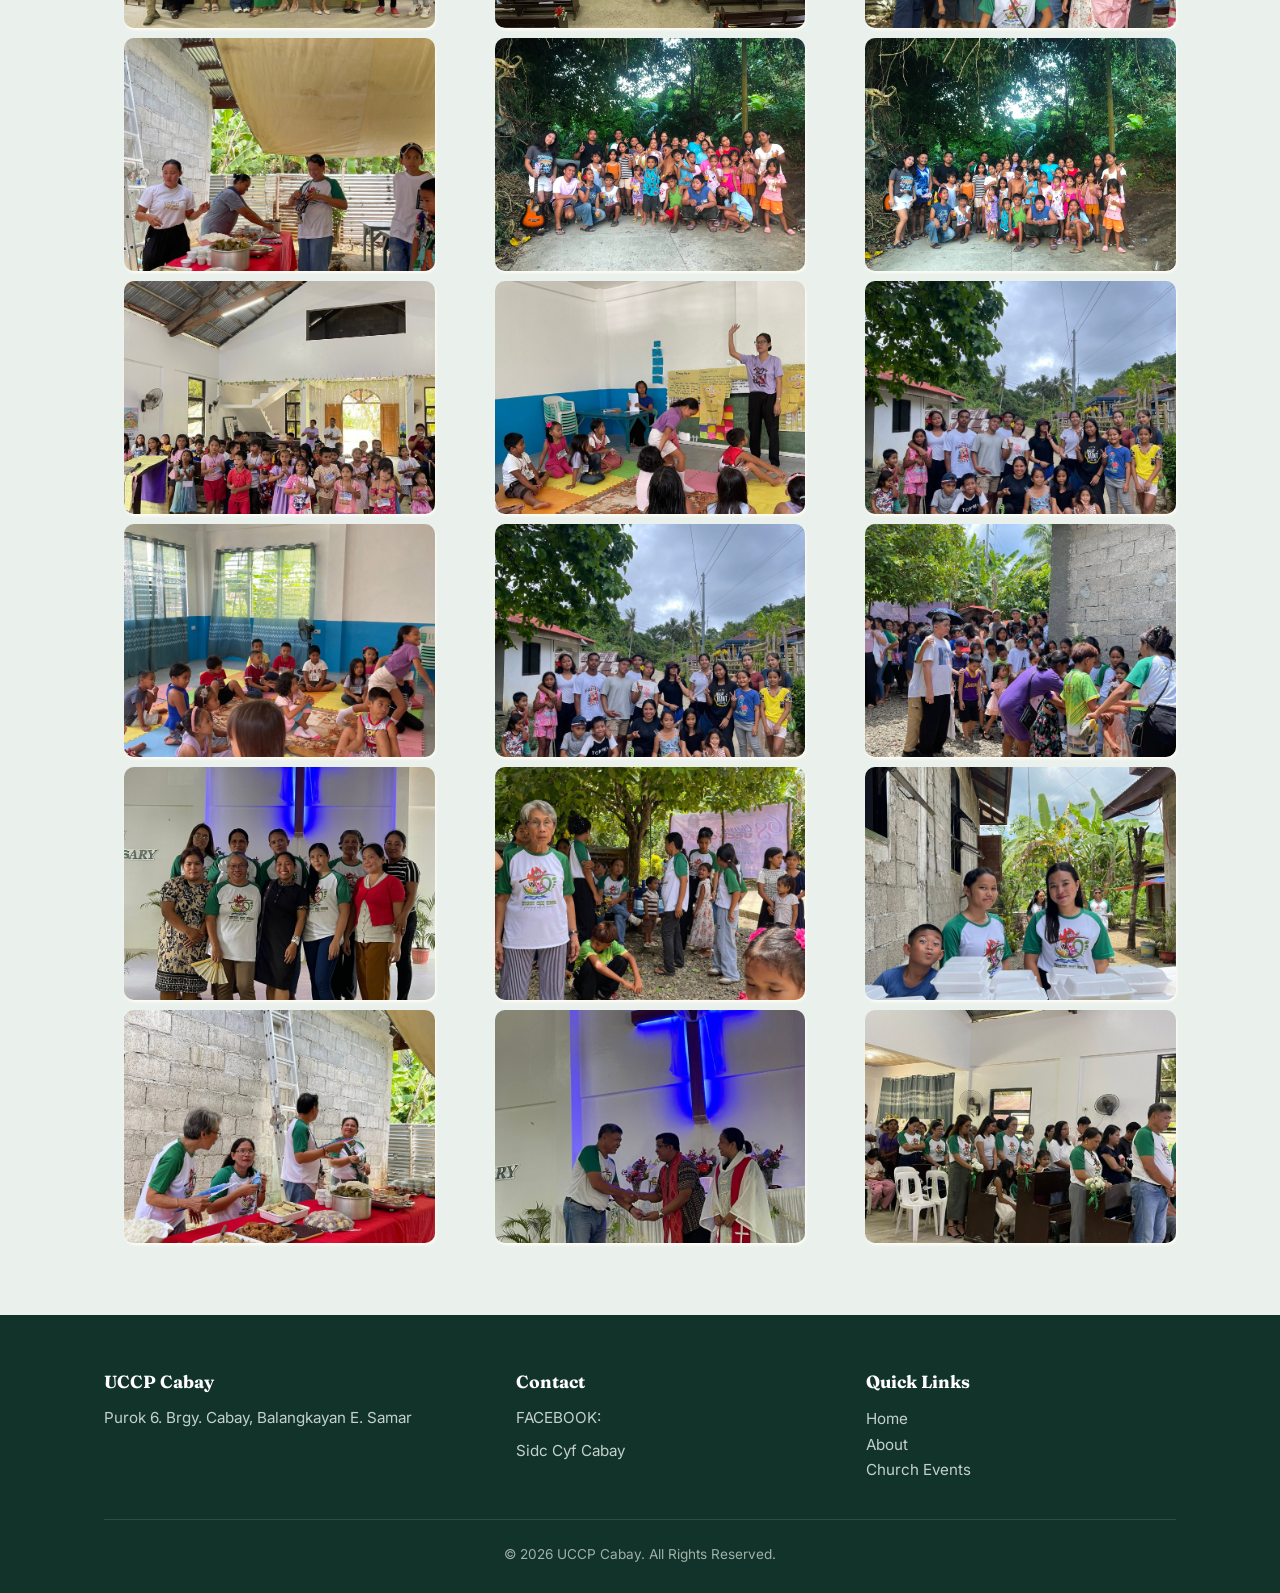
==== commit 9e5a9f7a: "Update index.html" ====
--- a/index.html
+++ b/index.html
@@ -53,8 +53,8 @@
     <div class="container">
       <p class="hero-eyebrow">Welcome to</p>
       <!-- CHANGE HERE: church name -->
-      <h1>UCCP-Cabay</h1>
-      CHANGE HERE: short welcome message -
+      <h1>U  C  C  P - Cabay</h1>
+      
       <p class="hero-message">        A community of faith, love, and service.
         Welcome to UCCP Cabay! We are a church family committed to following Christ, growing in faith, serving others, and sharing God’s love.
 Come worship, connect, and grow with us!</p>
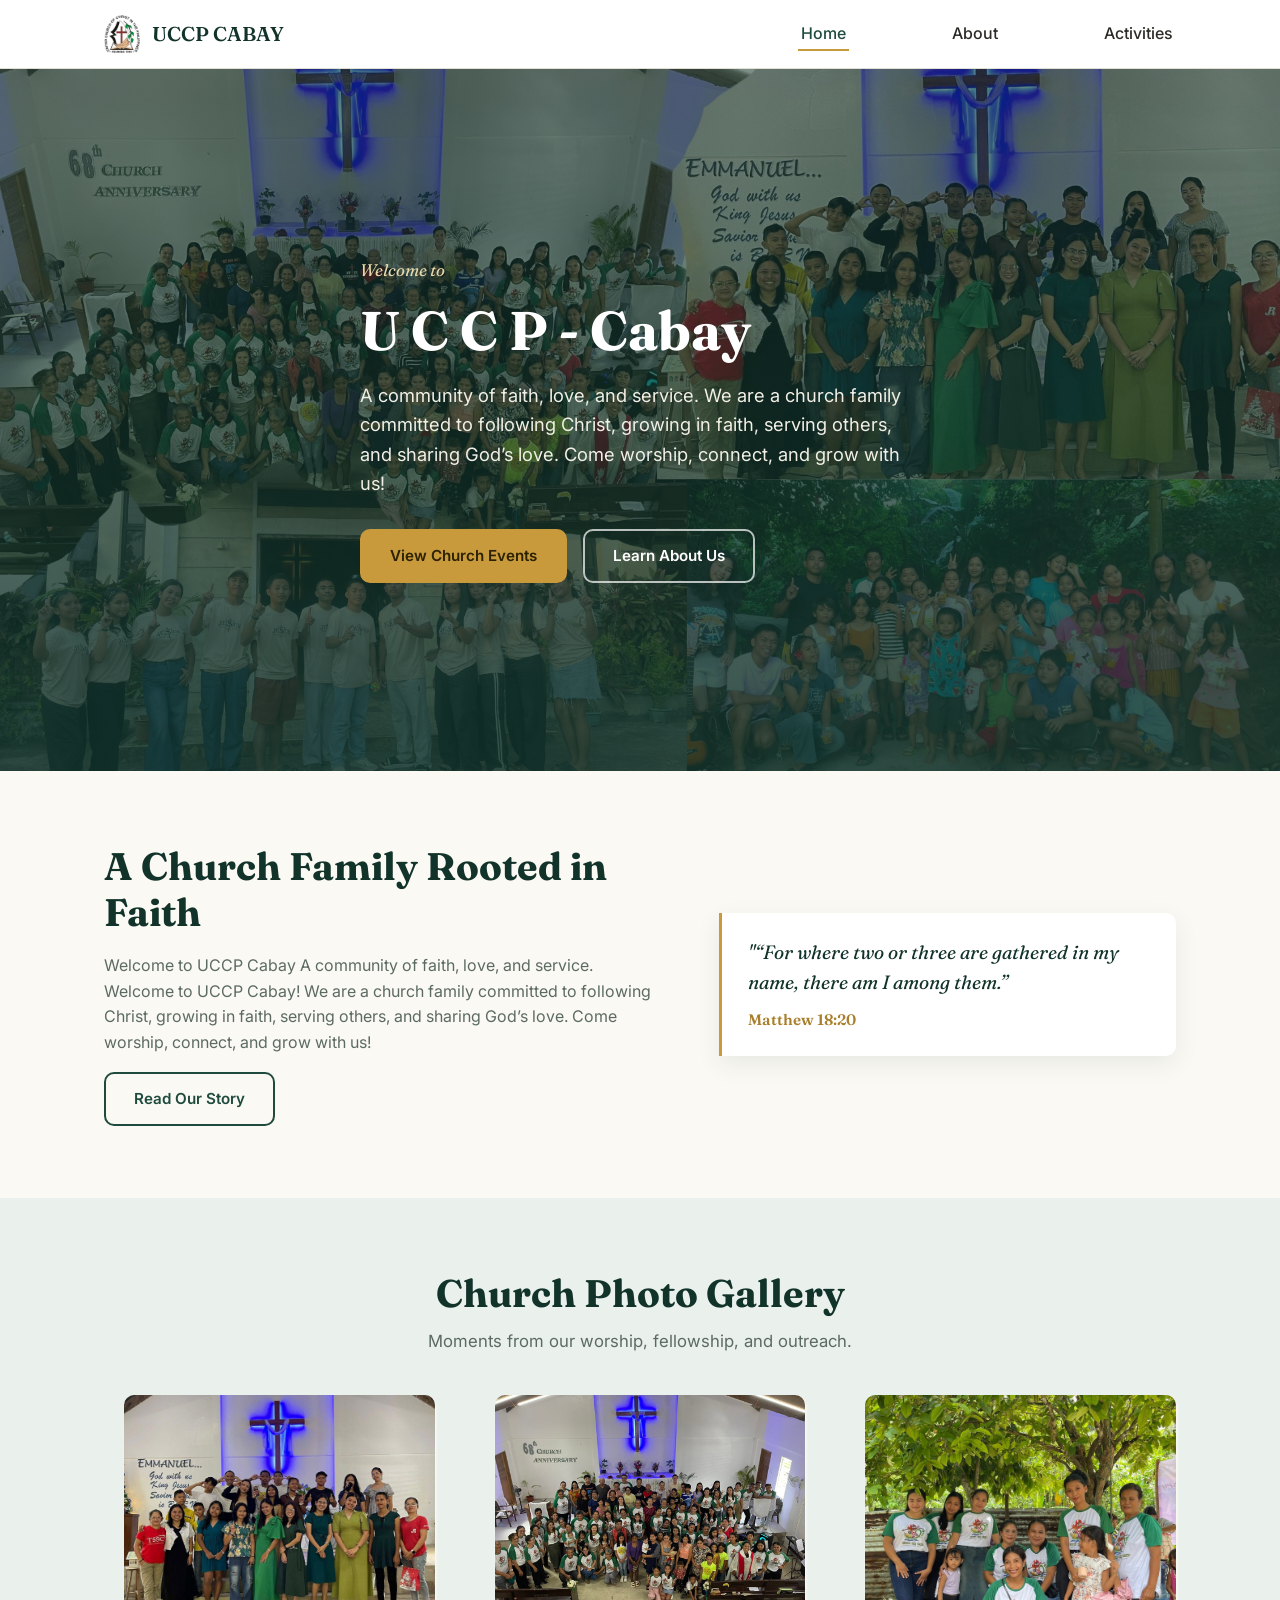
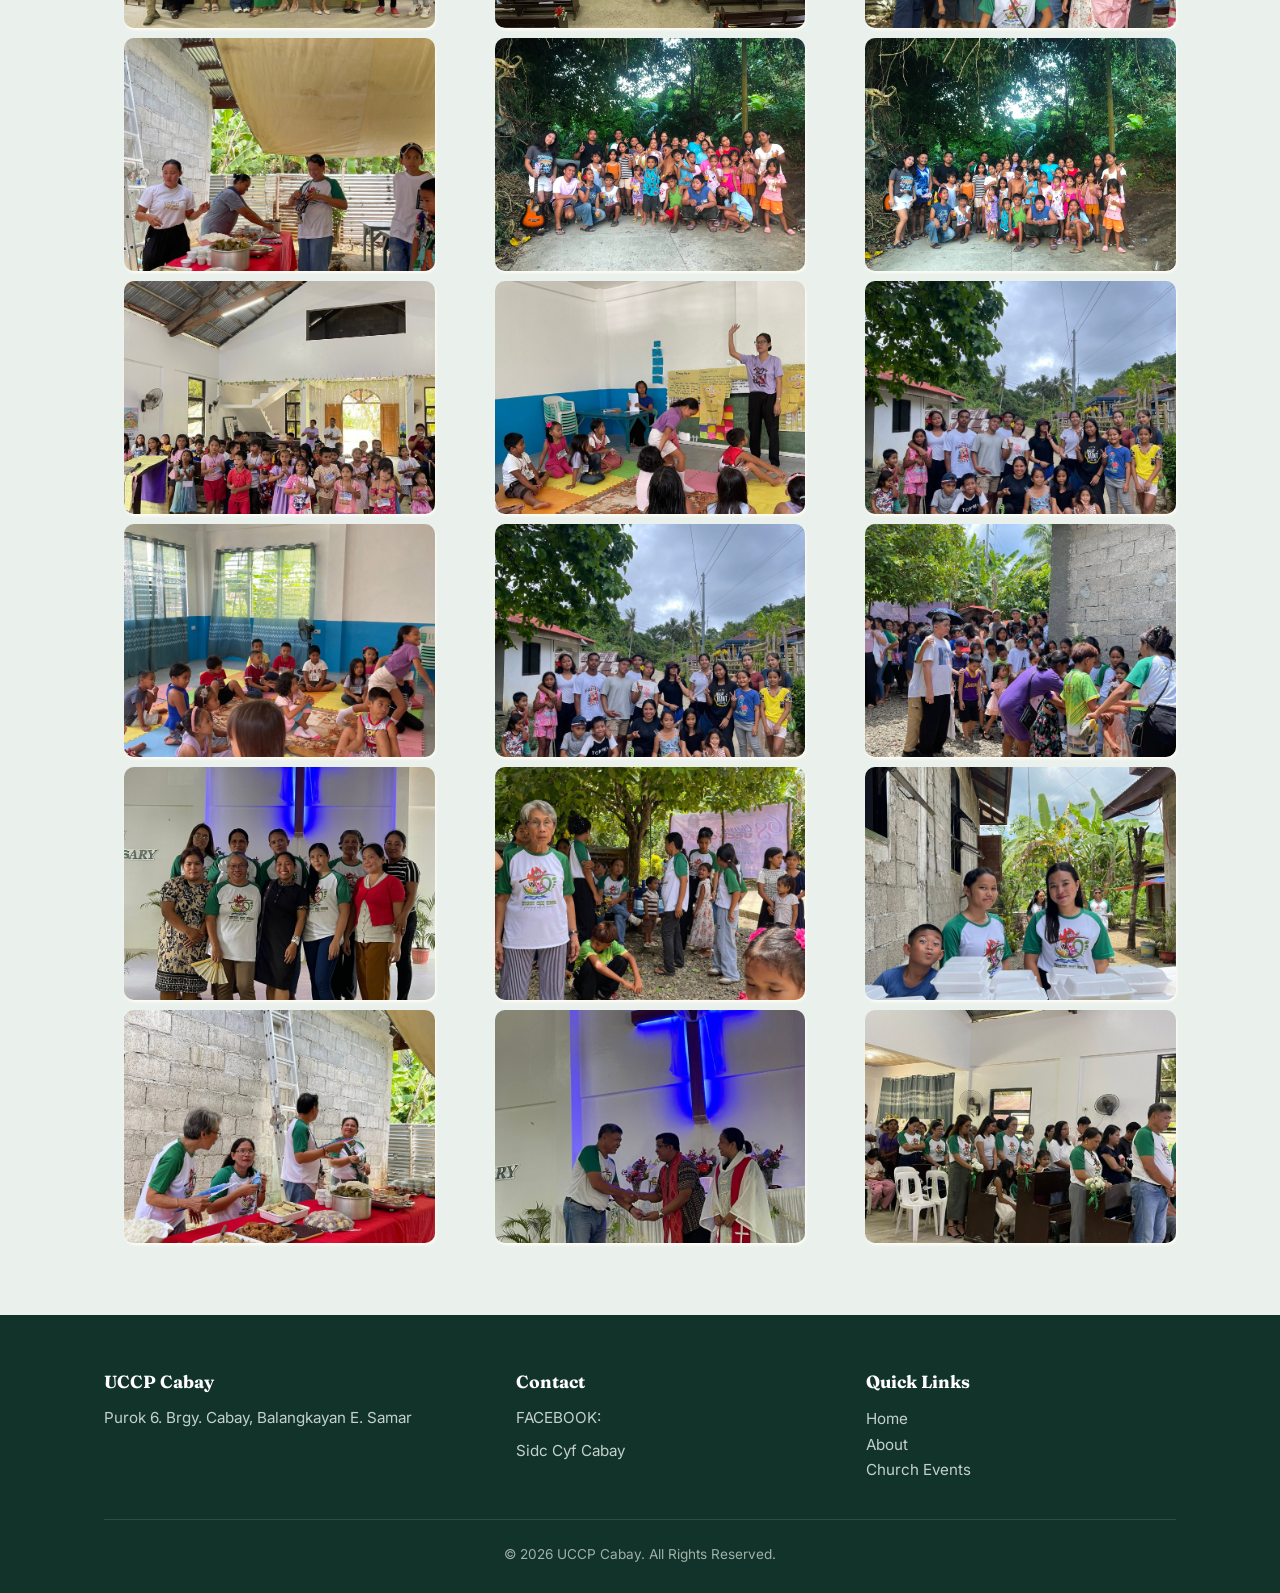
==== commit 149c1603: "Update index.html" ====
--- a/index.html
+++ b/index.html
@@ -53,10 +53,10 @@
     <div class="container">
       <p class="hero-eyebrow">Welcome to</p>
       <!-- CHANGE HERE: church name -->
-      <h1>U  C  C  P - Cabay</h1>
+      <h1>U   C   C   P - Cabay</h1>
       
       <p class="hero-message">        A community of faith, love, and service.
-        Welcome to UCCP Cabay! We are a church family committed to following Christ, growing in faith, serving others, and sharing God’s love.
+         We are a church family committed to following Christ, growing in faith, serving others, and sharing God’s love.
 Come worship, connect, and grow with us!</p>
 
       <div class="hero-actions">
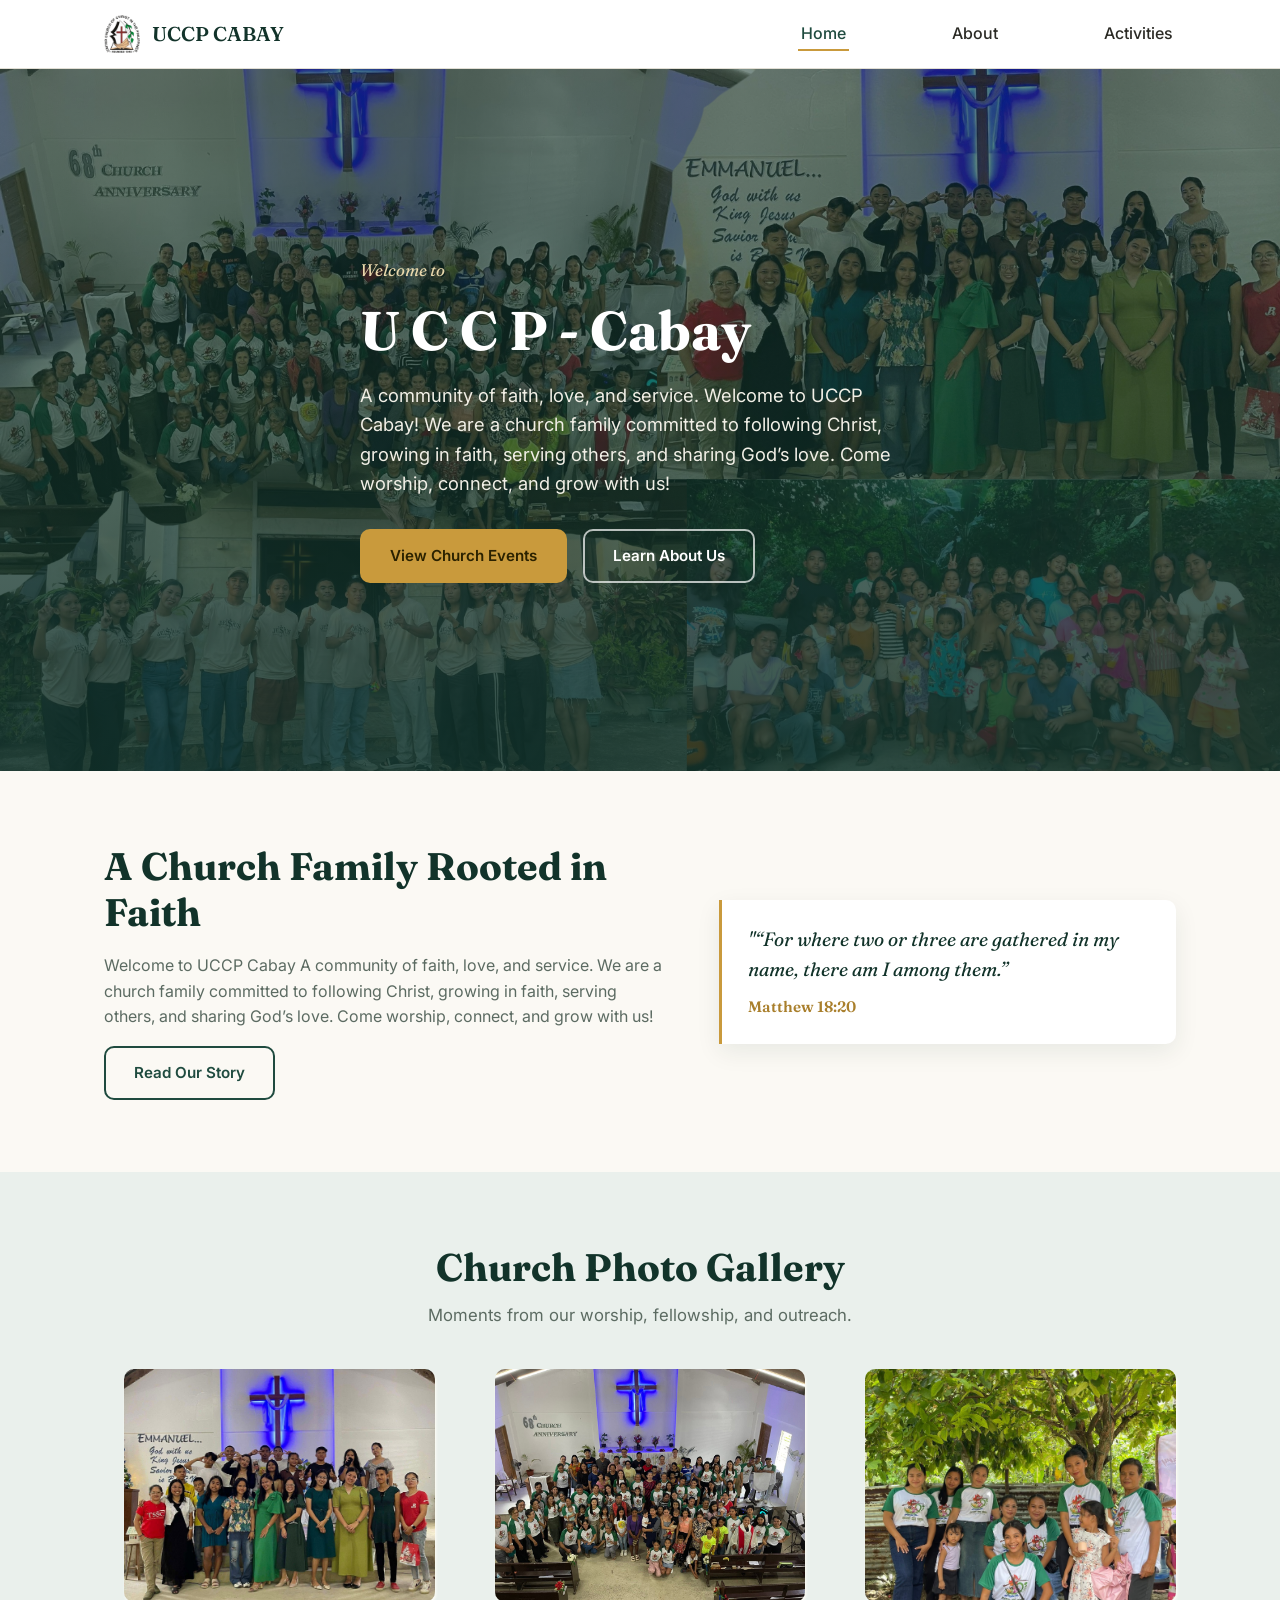
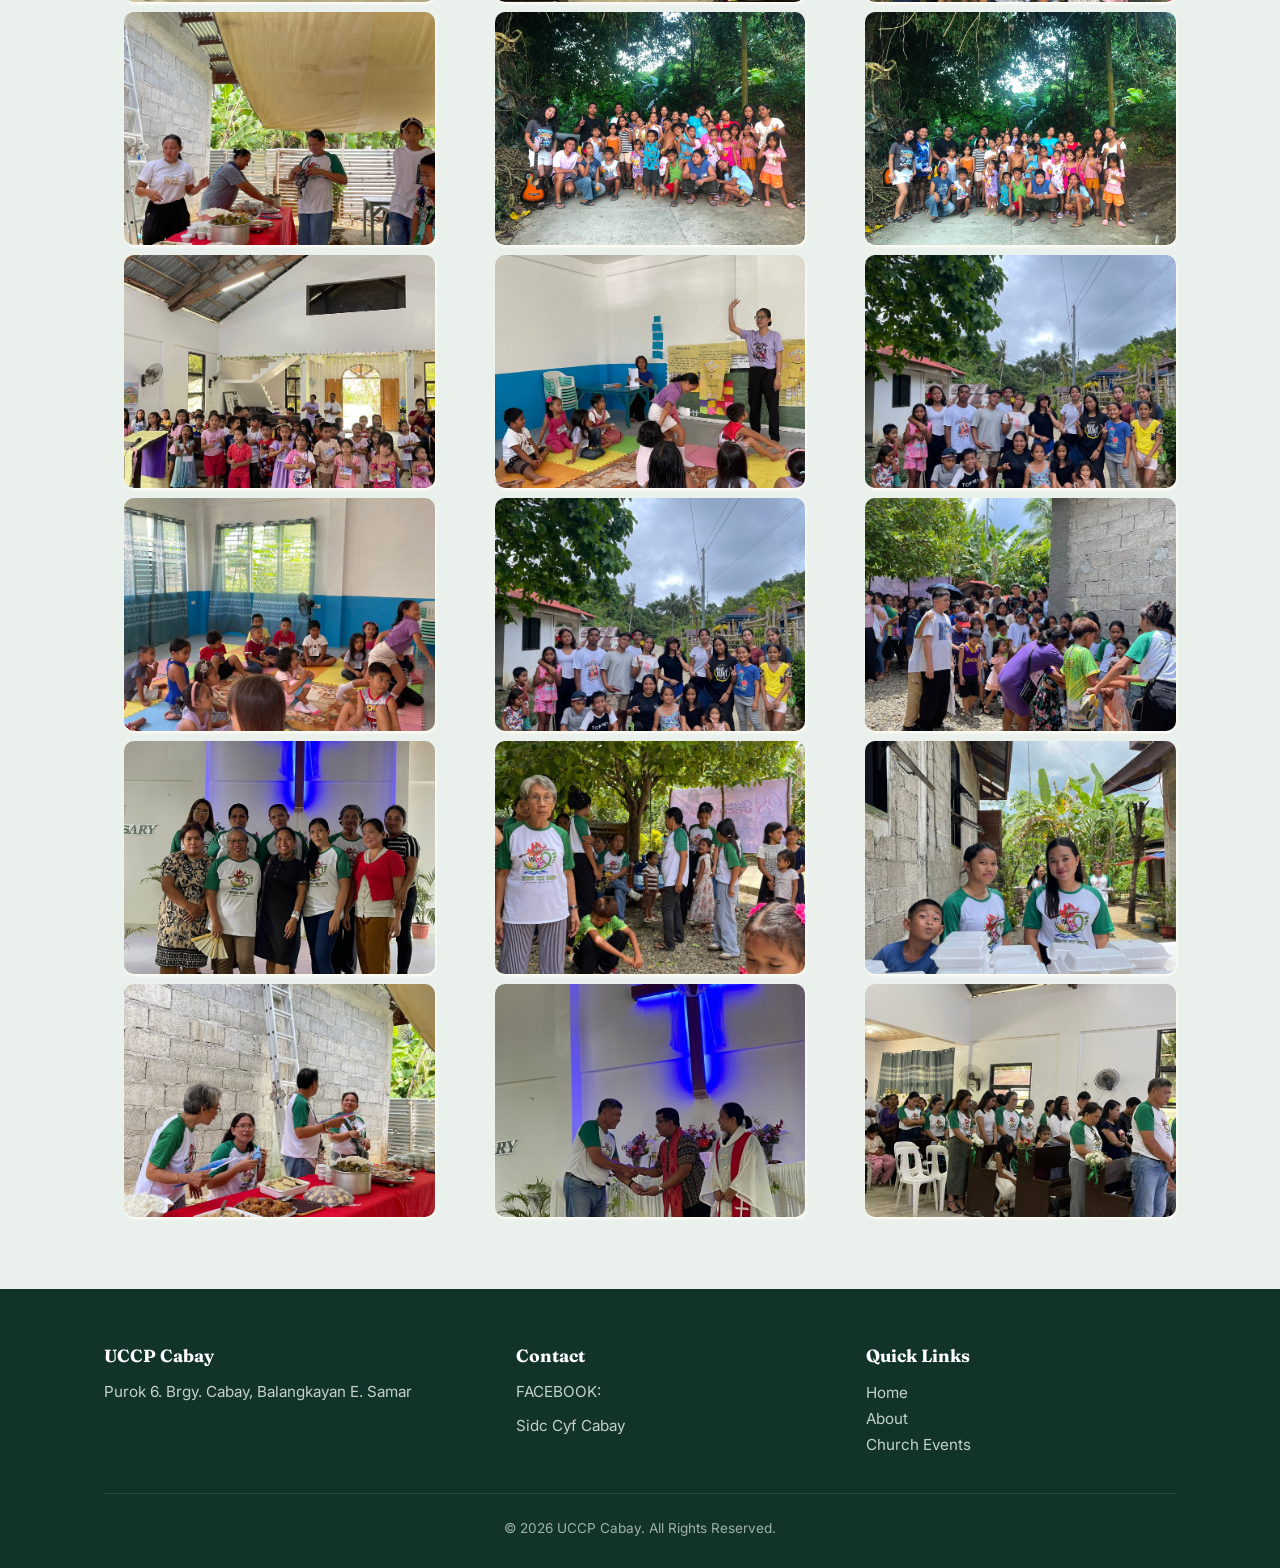
==== commit 3e8973bf: "Update index.html" ====
--- a/index.html
+++ b/index.html
@@ -56,7 +56,7 @@
       <h1>U   C   C   P - Cabay</h1>
       
       <p class="hero-message">        A community of faith, love, and service.
-         We are a church family committed to following Christ, growing in faith, serving others, and sharing God’s love.
+         Welcome to UCCP Cabay! We are a church family committed to following Christ, growing in faith, serving others, and sharing God’s love.
 Come worship, connect, and grow with us!</p>
 
       <div class="hero-actions">
@@ -76,7 +76,7 @@
         <!-- CHANGE HERE: short church introduction (1-2 paragraphs) -->
         <p>Welcome to UCCP Cabay
         A community of faith, love, and service.
-        Welcome to UCCP Cabay! We are a church family committed to following Christ, growing in faith, serving others, and sharing God’s love.
+         We are a church family committed to following Christ, growing in faith, serving others, and sharing God’s love.
         Come worship, connect, and grow with us!
 </p>
         <p></p>
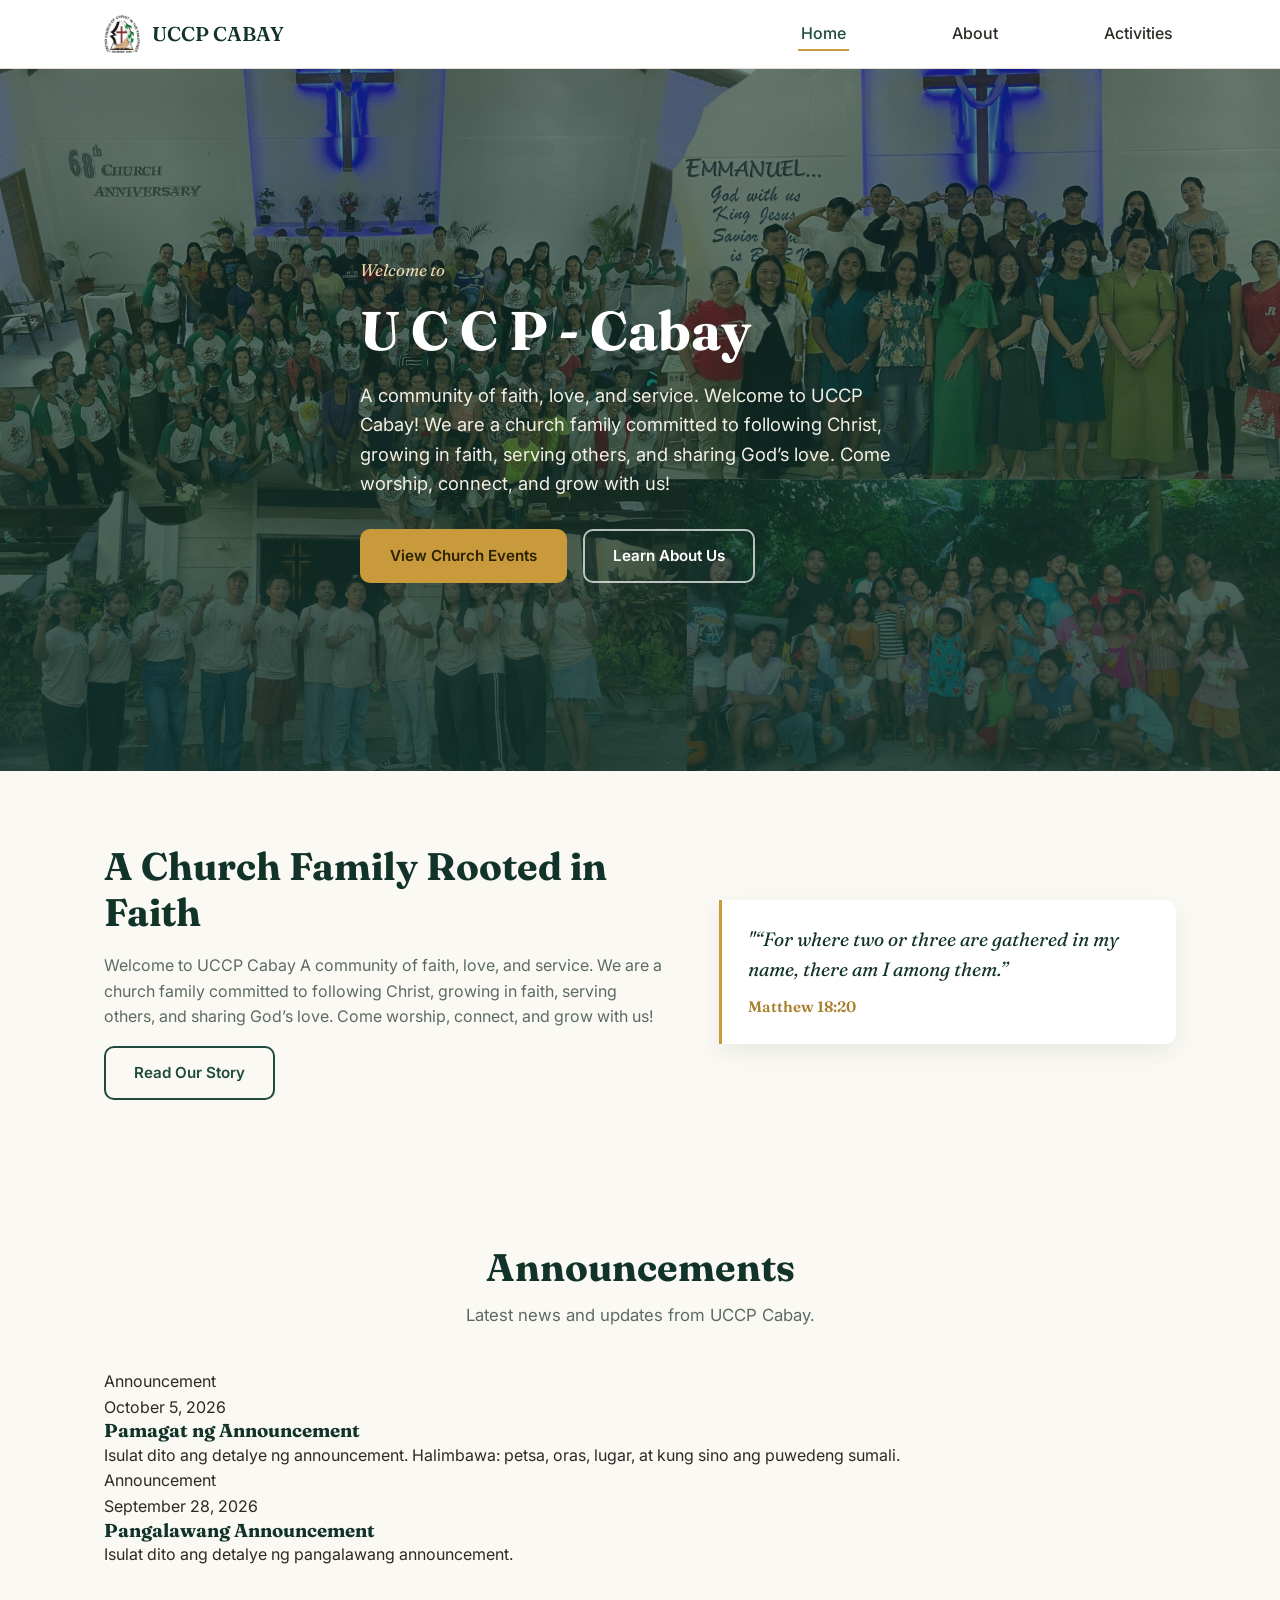
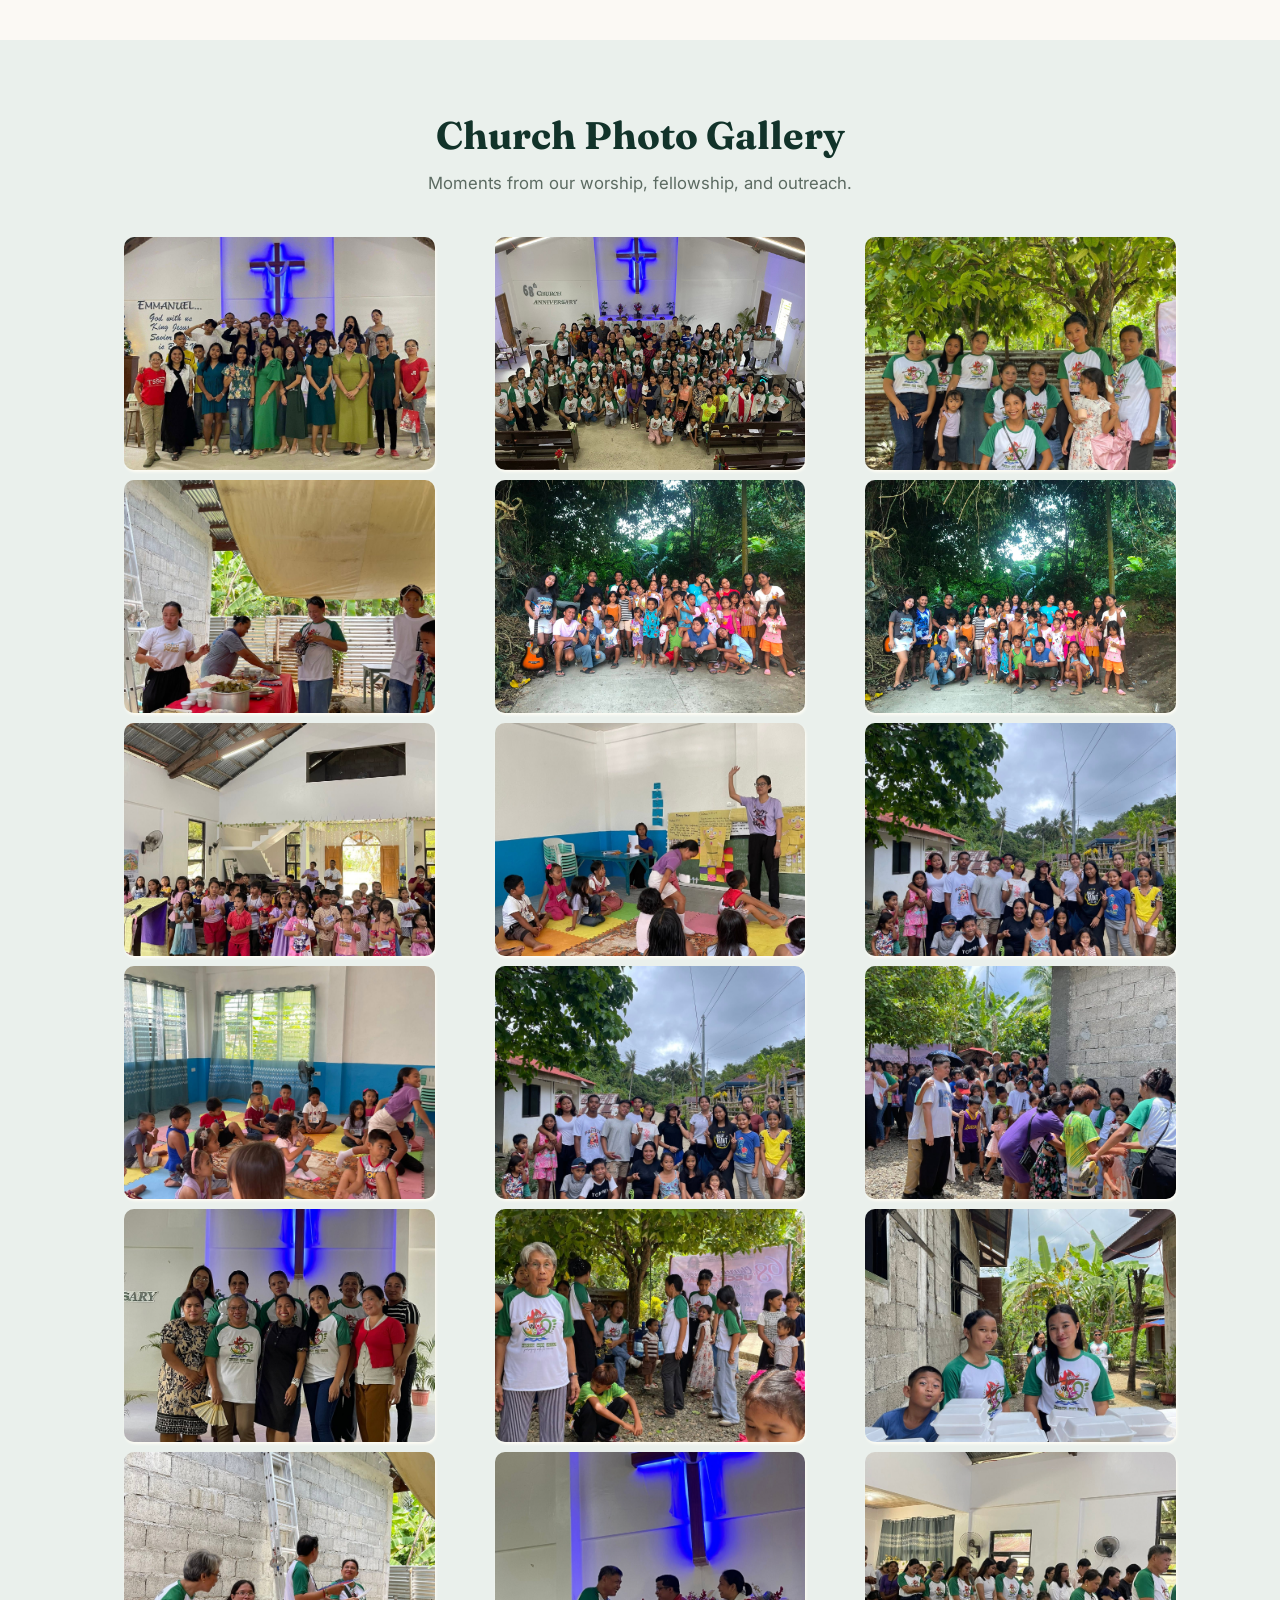
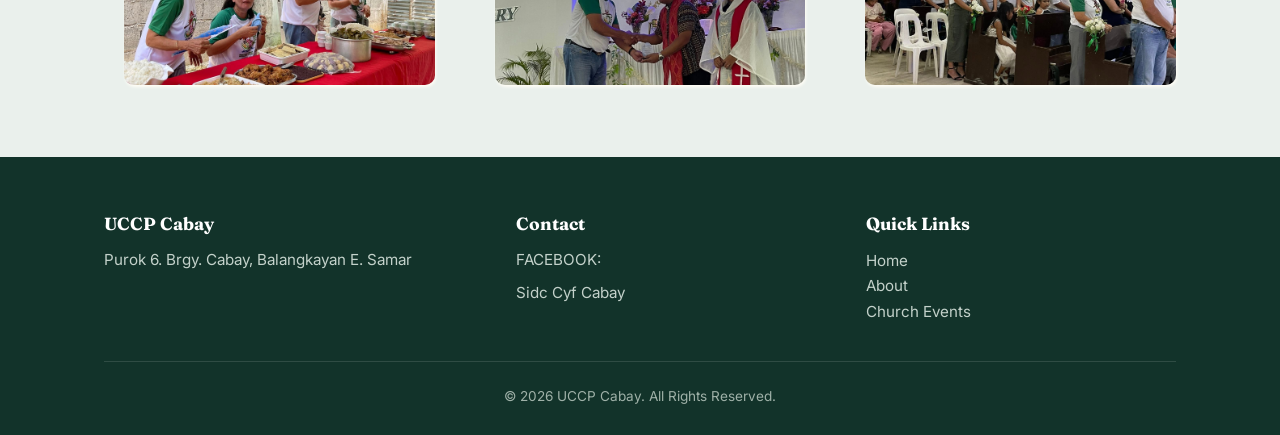
==== commit b310b5c7: "Update index.html" ====
--- a/index.html
+++ b/index.html
@@ -91,10 +91,51 @@
           <cite>Matthew 18:20</cite>
         </blockquote>
       </div>
-
-      
     </div>
   </section>
+
+    <!-- =========================================================
+       ANNOUNCEMENTS
+       PAANO MAG-DAGDAG: kopyahin ang isang buong <article> block,
+       i-paste sa PINAKAITAAS (para nasa unahan ang pinakabago),
+       at palitan ang petsa, pamagat, at teksto.
+       PAANO MAG-TANGGAL: burahin ang buong <article> ... </article>.
+       ========================================================= -->
+  <section id="announcements">
+    <div class="container">
+      <div class="section-heading">
+        <h2>Announcements</h2>
+        <p>Latest news and updates from UCCP Cabay.</p>
+      </div>
+
+      <div class="news-list">
+
+        <!-- Announcement 1 (pinakabago) -->
+        <article class="news-card">
+          <span class="news-label">Announcement</span>
+          <p class="news-date">October 5, 2026</p>
+          <h3>Pamagat ng Announcement</h3>
+          <p class="news-text">
+            Isulat dito ang detalye ng announcement. Halimbawa: petsa, oras,
+            lugar, at kung sino ang puwedeng sumali.
+          </p>
+        </article>
+
+        <!-- Announcement 2 -->
+        <article class="news-card">
+          <span class="news-label">Announcement</span>
+          <p class="news-date">September 28, 2026</p>
+          <h3>Pangalawang Announcement</h3>
+          <p class="news-text">
+            Isulat dito ang detalye ng pangalawang announcement.
+          </p>
+        </article>
+
+      </div>
+    </div>
+  </section>
+
+  
   <section class="alt-bg">
     <div class="container">
       <div class="section-heading">
--- a/style.css
+++ b/style.css
@@ -1113,3 +1113,27 @@
     max-height: 420px;            /* dapat sapat para sa lahat ng link 
   }
 }
+/* Gallery overlay: laging nakikita sa mobile / touch devices */
+@media (max-width: 768px), (hover: none) {
+  .gallery-overlay {
+    opacity: 1;
+    visibility: visible;
+    background: linear-gradient(
+      to top,
+      rgba(0, 0, 0, 0.75) 0%,
+      rgba(0, 0, 0, 0.15) 60%,
+      rgba(0, 0, 0, 0) 100%
+    );
+    justify-content: flex-end;     /* nasa ibaba ang text */
+    padding-bottom: 16px;
+  }
+
+  .gallery-overlay h3 {
+    font-size: 18px;
+    margin-bottom: 4px;
+  }
+
+  .gallery-overlay p {
+    font-size: 13px;
+  }
+  }
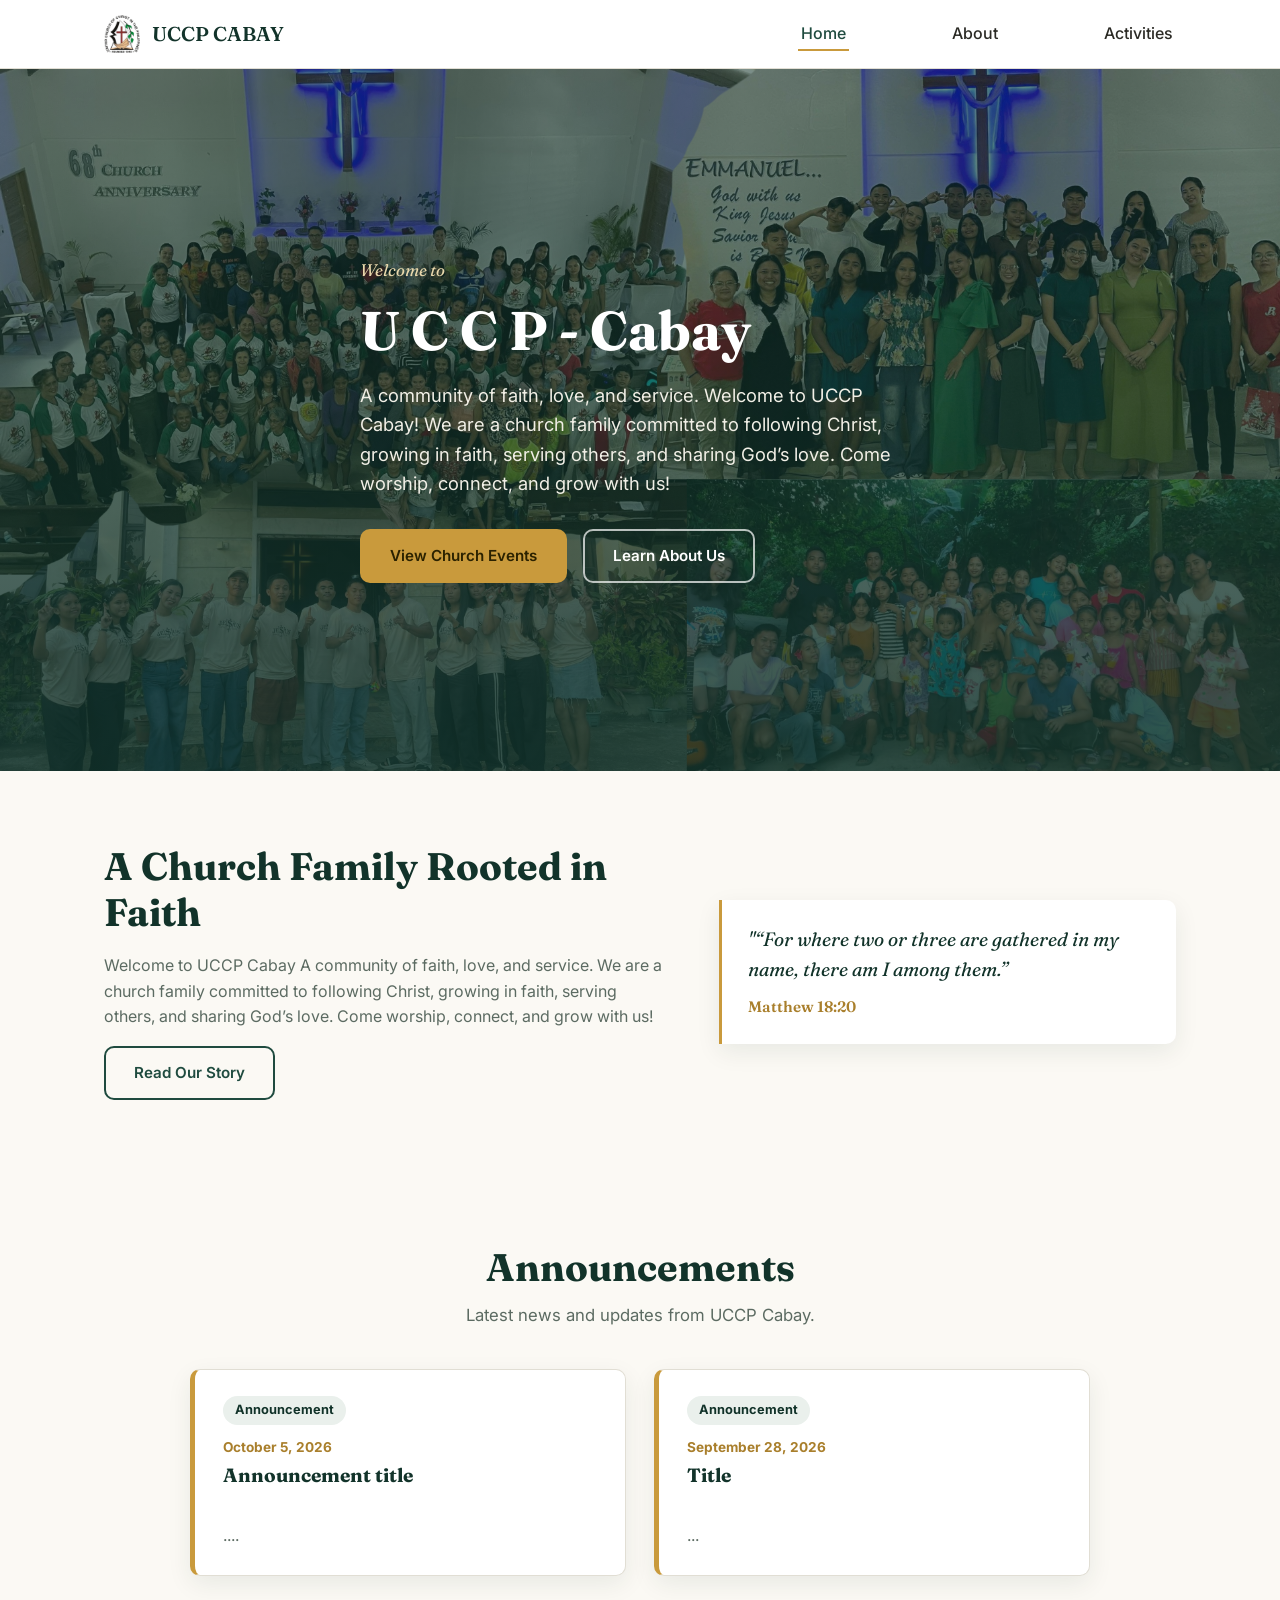
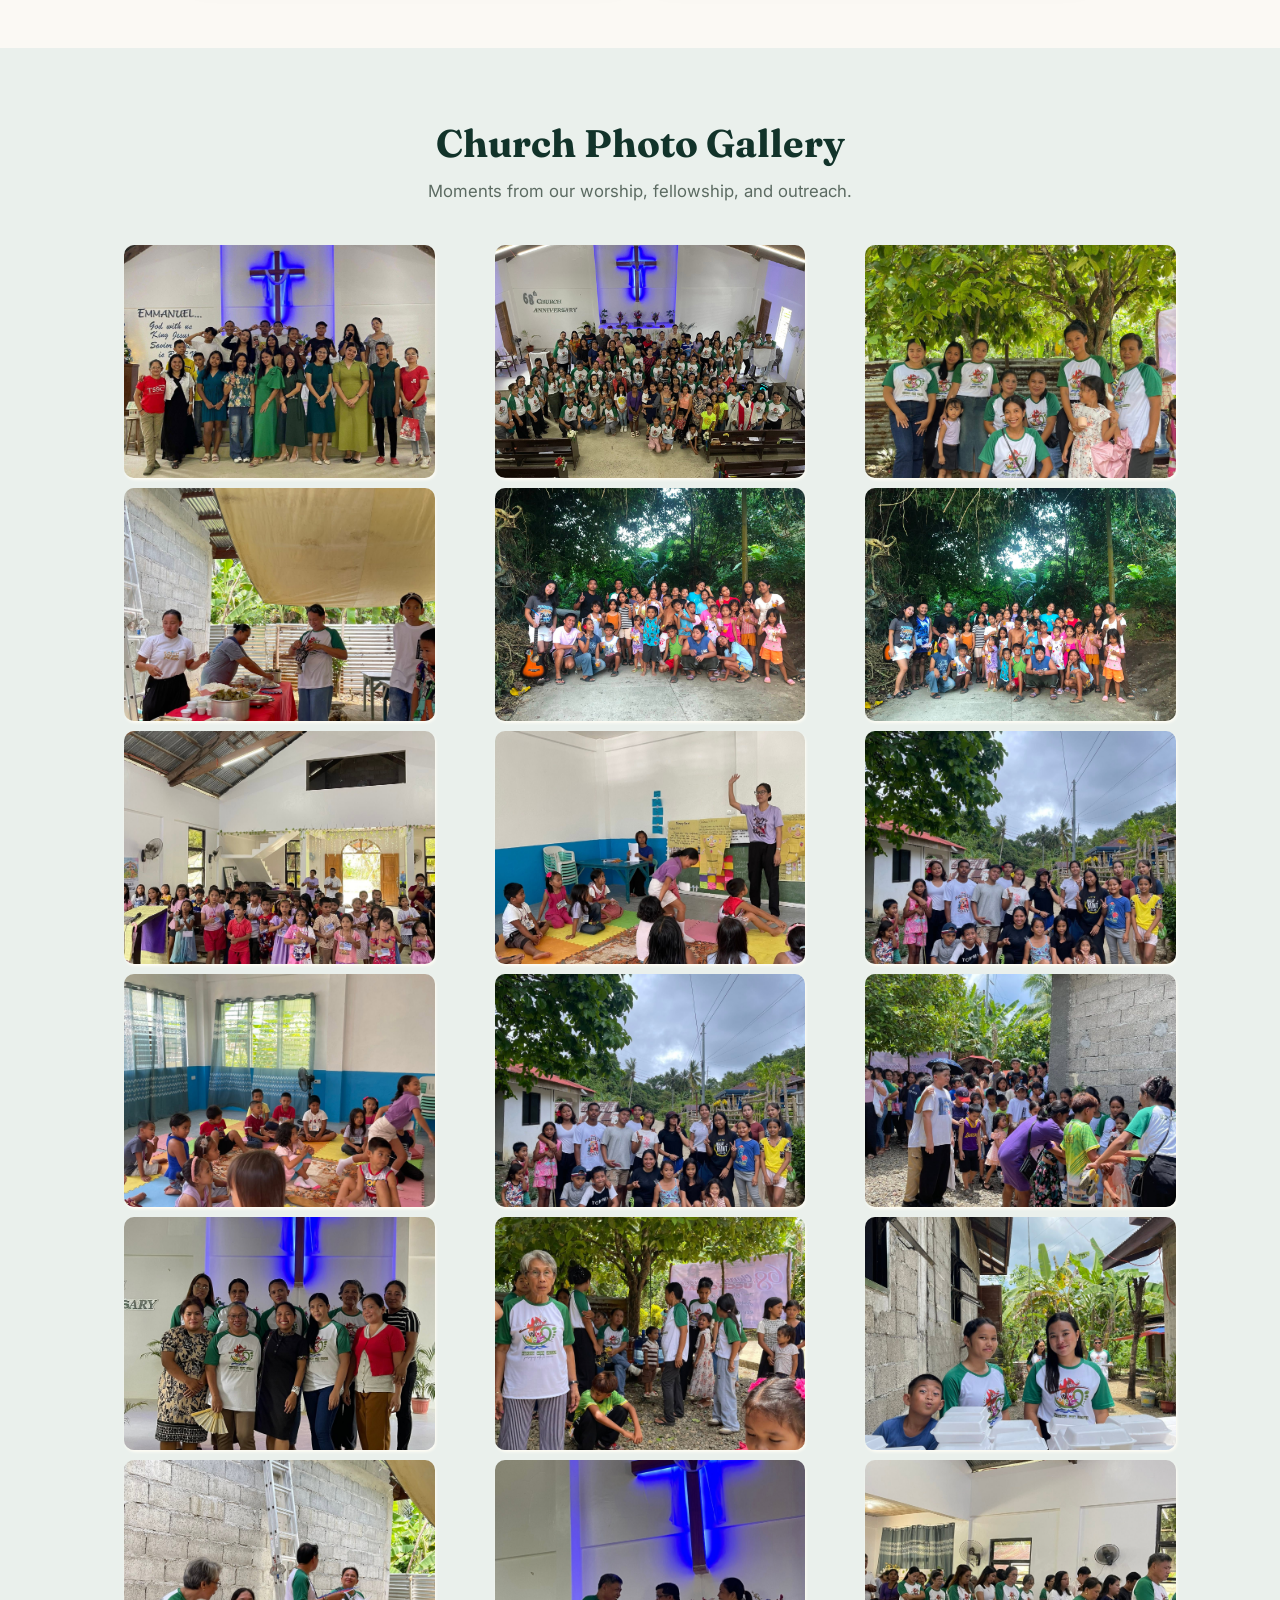
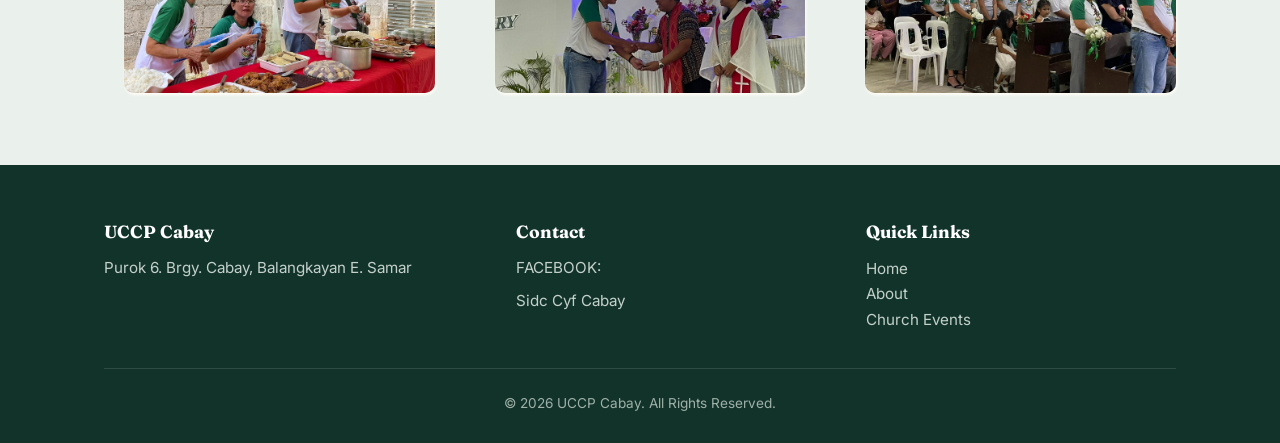
==== commit 8fdaed02: "Update index.html" ====
--- a/index.html
+++ b/index.html
@@ -114,10 +114,9 @@
         <article class="news-card">
           <span class="news-label">Announcement</span>
           <p class="news-date">October 5, 2026</p>
-          <h3>Pamagat ng Announcement</h3>
+          <h3> Announcement title</h3>
           <p class="news-text">
-            Isulat dito ang detalye ng announcement. Halimbawa: petsa, oras,
-            lugar, at kung sino ang puwedeng sumali.
+            ....
           </p>
         </article>
 
@@ -125,9 +124,9 @@
         <article class="news-card">
           <span class="news-label">Announcement</span>
           <p class="news-date">September 28, 2026</p>
-          <h3>Pangalawang Announcement</h3>
+          <h3>Title</h3>
           <p class="news-text">
-            Isulat dito ang detalye ng pangalawang announcement.
+            ...
           </p>
         </article>
 
--- a/style.css
+++ b/style.css
@@ -1137,3 +1137,86 @@
     font-size: 13px;
   }
   }
+
+
+
+
+
+
+
+
+
+
+/* ---------- Announcements (index.html) ---------- */
+.news-list {
+  display: grid;
+  grid-template-columns: repeat(auto-fit, minmax(280px, 1fr));
+  gap: 28px;
+  max-width: 900px;
+  margin: 0 auto;
+}
+
+.news-card {
+  background: var(--color-surface);
+  border: 1px solid var(--color-border);
+  border-left: 5px solid var(--color-accent);   /* gold na guhit sa kaliwa */
+  border-radius: var(--radius);
+  box-shadow: var(--shadow);
+  padding: 26px 28px;
+}
+
+.news-label {
+  display: inline-block;
+  background: var(--color-primary-light);
+  color: var(--color-primary-dark);
+  font-size: 0.8rem;
+  font-weight: 700;
+  padding: 4px 12px;
+  border-radius: 20px;
+  margin-bottom: 12px;
+}
+
+.news-date {
+  color: var(--color-accent-dark);
+  font-size: 0.85rem;
+  font-weight: 700;
+  margin-bottom: 6px;
+}
+
+.news-card h3 {
+  font-size: 1.2rem;
+  margin-bottom: 10px;
+}
+
+.news-text {
+  color: var(--color-text-muted);
+  white-space: pre-line;      /* susundin ang line breaks na isinulat mo */
+}
+
+@media (max-width: 720px) {
+  .news-card {
+    padding: 22px 20px;
+  }
+}
+
+/* Mobile menu 
+@media (max-width: 720px) {
+  .nav-links li {
+    width: 100%;
+  }
+
+  .nav-links a {
+    display: block;
+    width: 100%;
+    padding: 20px 22px;           /* mas malaking tap area 
+    border-bottom: none;
+  }
+  .nav-links a :hover{
+    background-color: black;
+  }
+
+
+  .nav-links.is-open {
+    max-height: 420px;            /* dapat sapat para sa lahat ng link 
+  }
+}
